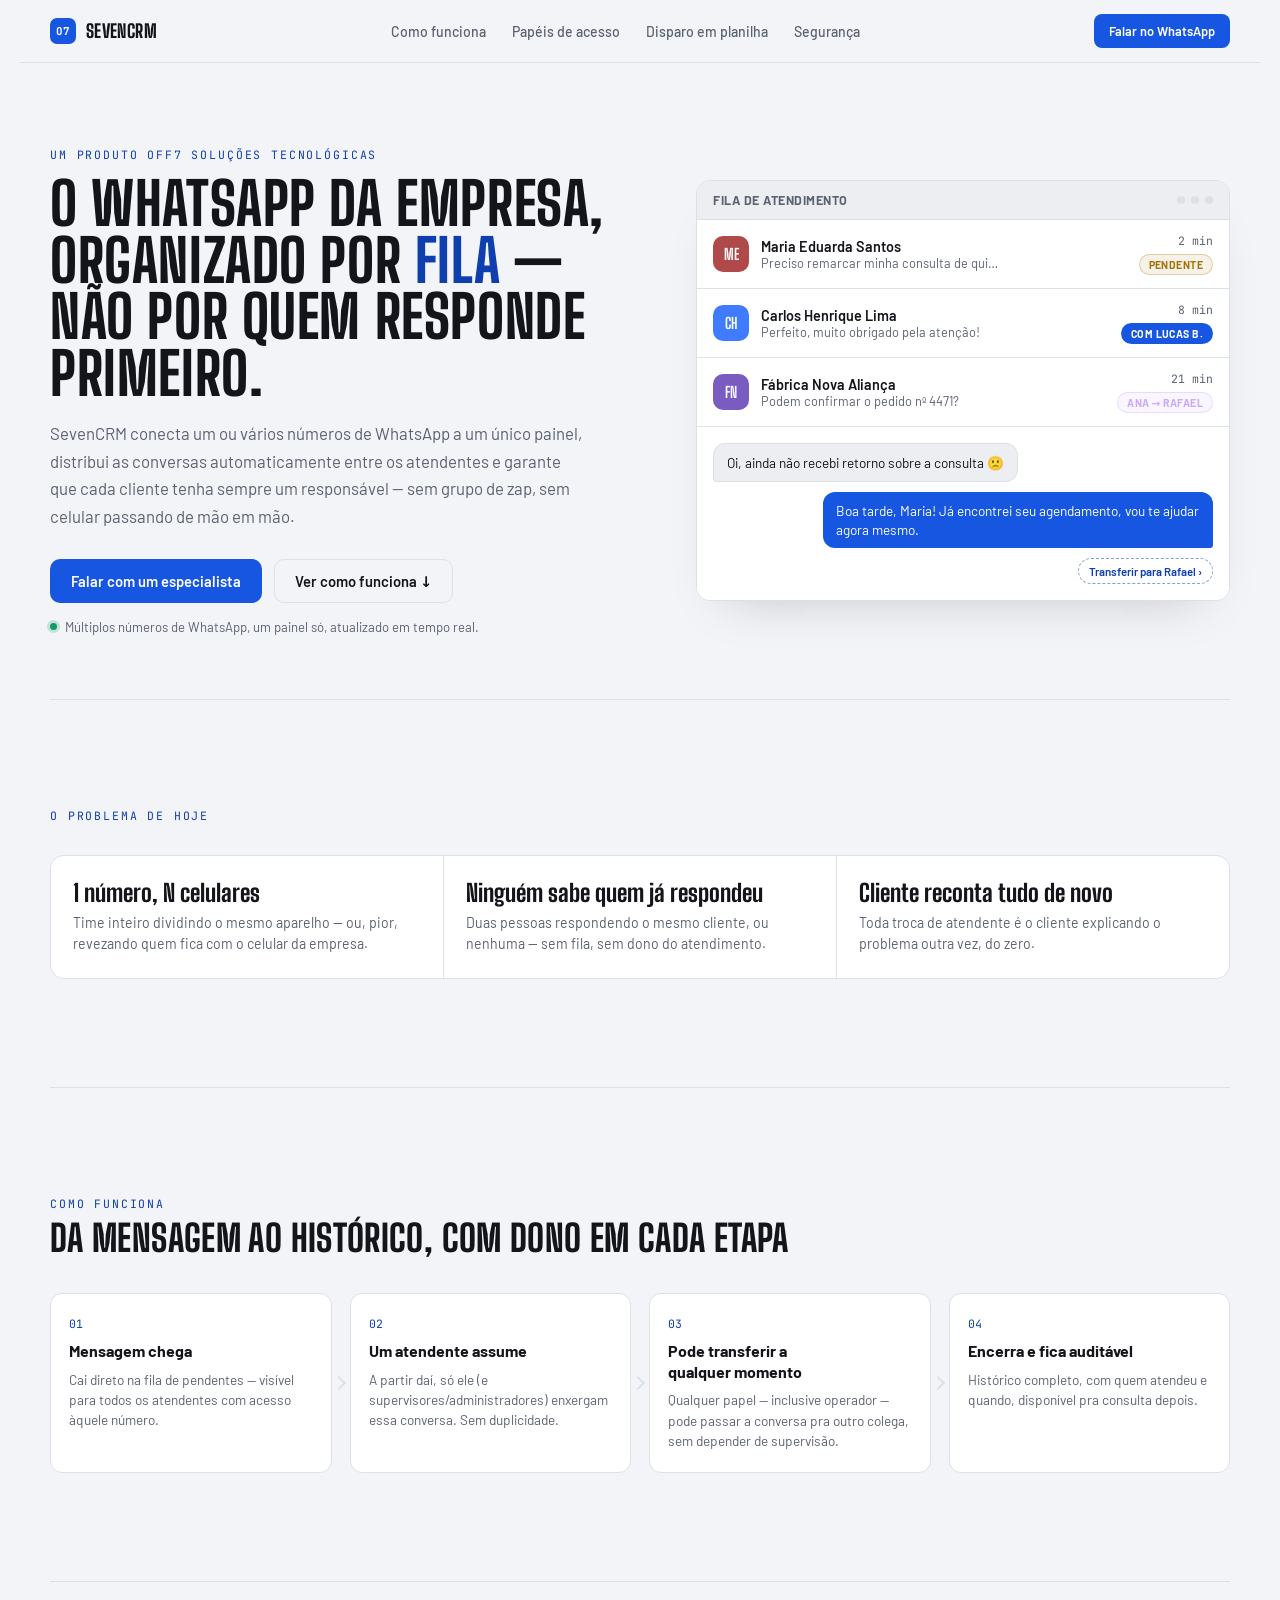
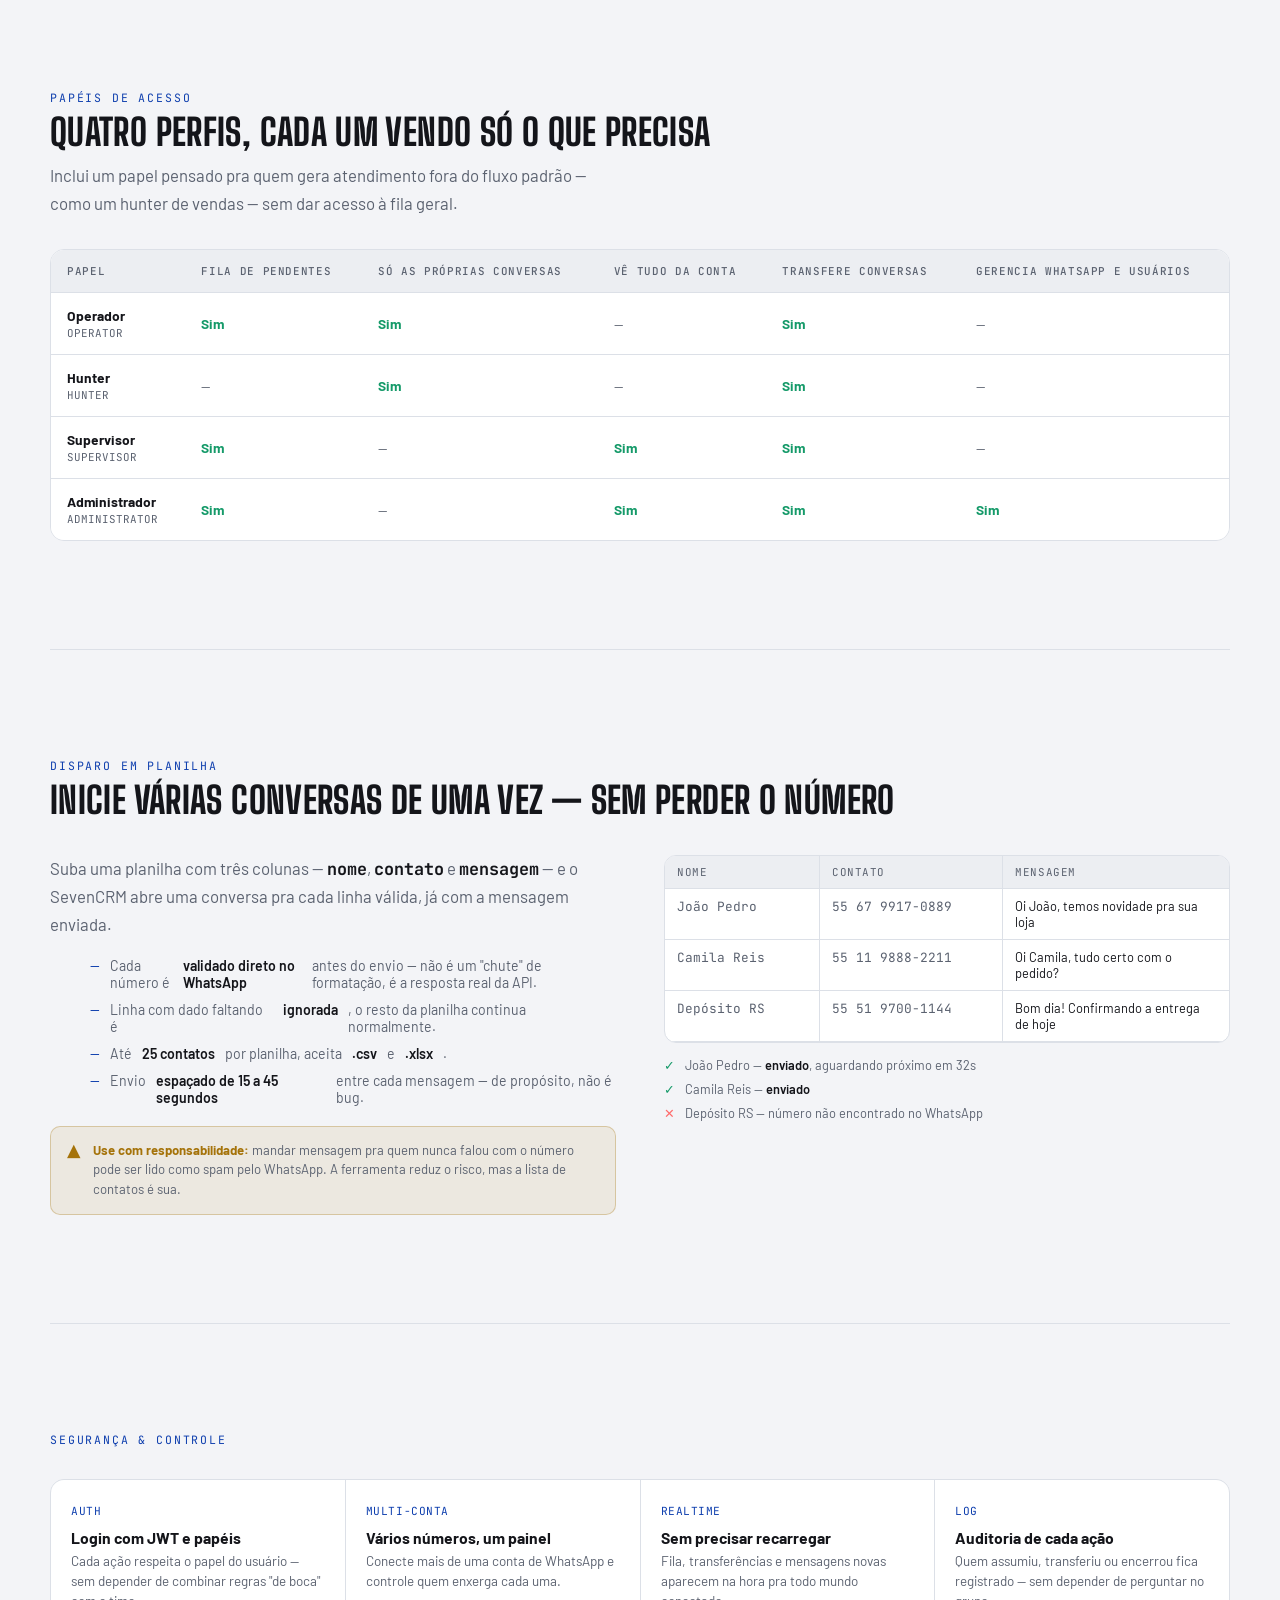
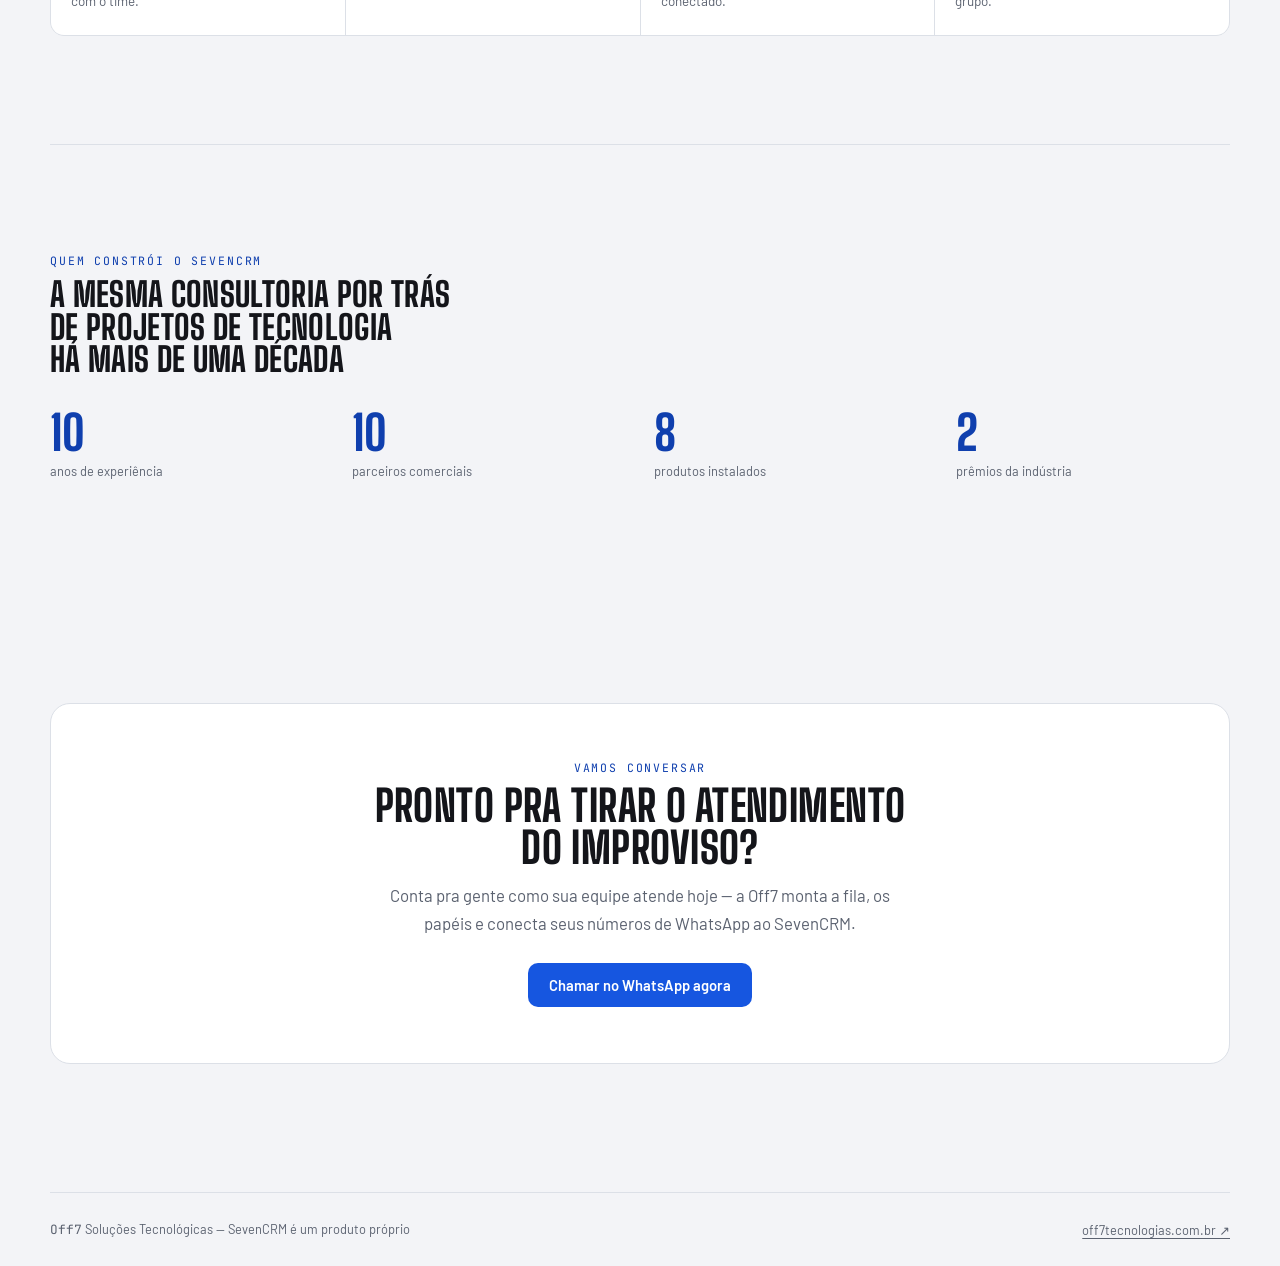
==== sevencrm/index.html @ 22960b0b "Adiciona página do SevenCRM ao site e liga os links internos" ====
<!doctype html>
<html lang="pt-BR">
<head>
  <meta charset="utf-8">
  <meta name="viewport" content="width=device-width, initial-scale=1">
  <title>SevenCRM</title>
  <meta name="description" content="SevenCRM — o CRM de WhatsApp multiagente da Off7 Soluções Tecnológicas. Fila de atendimento, papéis de acesso e disparo em planilha.">
  <link rel="preconnect" href="https://fonts.googleapis.com">
  <link rel="preconnect" href="https://fonts.gstatic.com" crossorigin>
  <link rel="stylesheet" href="https://fonts.googleapis.com/css2?family=Big+Shoulders+Display:wght@600;700;800;900&family=Barlow:ital,wght@0,400;0,500;0,600;0,700;1,500&family=JetBrains+Mono:wght@400;500&display=swap">
  <link rel="stylesheet" href="css/style.css">
</head>
<body>

<header class="top">
  <div class="navrow">
    <div class="brand"><span class="off7">O7</span>SevenCRM</div>
    <nav class="links">
      <a href="#como-funciona">Como funciona</a>
      <a href="#papeis">Papéis de acesso</a>
      <a href="#disparo">Disparo em planilha</a>
      <a href="#seguranca">Segurança</a>
    </nav>
    <a class="btn btn-primary btn-sm" href="https://api.whatsapp.com/send?phone=5567991216024&text=Ol%C3%A1!%20Quero%20saber%20mais%20sobre%20o%20SevenCRM." target="_blank" rel="noopener">Falar no WhatsApp</a>
  </div>
</header>

<main class="wrap">

  <section class="hero">
    <div class="hero-grid">
      <div>
        <p class="eyebrow">Um produto Off7 Soluções Tecnológicas</p>
        <h1>O whatsapp da empresa,<br>organizado por <em>fila</em> —<br>não por quem responde primeiro.</h1>
        <p class="lede">SevenCRM conecta um ou vários números de WhatsApp a um único painel, distribui as conversas automaticamente entre os atendentes e garante que cada cliente tenha sempre um responsável — sem grupo de zap, sem celular passando de mão em mão.</p>
        <div class="hero-ctas">
          <a class="btn btn-primary" href="https://api.whatsapp.com/send?phone=5567991216024&text=Ol%C3%A1!%20Quero%20saber%20mais%20sobre%20o%20SevenCRM." target="_blank" rel="noopener">Falar com um especialista</a>
          <a class="btn btn-ghost" href="#como-funciona">Ver como funciona ↓</a>
        </div>
        <p class="hero-note"><span class="dot"></span> Múltiplos números de WhatsApp, um painel só, atualizado em tempo real.</p>
      </div>

      <div>
        <div class="panel">
          <div class="panel-head">
            <span class="title">Fila de atendimento</span>
            <div class="traffic"><span></span><span></span><span></span></div>
          </div>

          <div class="queue-row">
            <div class="avatar" style="background:#B04949">ME</div>
            <div>
              <div class="qname">Maria Eduarda Santos</div>
              <div class="qmsg">Preciso remarcar minha consulta de quinta…</div>
            </div>
            <div class="qmeta"><span class="qtime">2 min</span><span class="pill pill-pending">Pendente</span></div>
          </div>

          <div class="queue-row">
            <div class="avatar" style="background:#3E7BFF">CH</div>
            <div>
              <div class="qname">Carlos Henrique Lima</div>
              <div class="qmsg">Perfeito, muito obrigado pela atenção!</div>
            </div>
            <div class="qmeta"><span class="qtime">8 min</span><span class="pill pill-active">Com Lucas B.</span></div>
          </div>

          <div class="queue-row">
            <div class="avatar" style="background:#7A5CC0">FN</div>
            <div>
              <div class="qname">Fábrica Nova Aliança</div>
              <div class="qmsg">Podem confirmar o pedido nº 4471?</div>
            </div>
            <div class="qmeta"><span class="qtime">21 min</span><span class="pill pill-transfer">Ana → Rafael</span></div>
          </div>

          <div class="thread">
            <div class="bubble in">Oi, ainda não recebi retorno sobre a consulta 🙁</div>
            <div class="bubble out">Boa tarde, Maria! Já encontrei seu agendamento, vou te ajudar agora mesmo.</div>
            <span class="chip-action">Transferir para Rafael ›</span>
          </div>
        </div>
      </div>
    </div>
  </section>

  <section class="section-line">
    <p class="eyebrow">O problema de hoje</p>
    <div class="problem-grid">
      <div class="problem-card">
        <div class="k">1 número, N celulares</div>
        <div class="d">Time inteiro dividindo o mesmo aparelho — ou, pior, revezando quem fica com o celular da empresa.</div>
      </div>
      <div class="problem-card">
        <div class="k">Ninguém sabe quem já respondeu</div>
        <div class="d">Duas pessoas respondendo o mesmo cliente, ou nenhuma — sem fila, sem dono do atendimento.</div>
      </div>
      <div class="problem-card">
        <div class="k">Cliente reconta tudo de novo</div>
        <div class="d">Toda troca de atendente é o cliente explicando o problema outra vez, do zero.</div>
      </div>
    </div>
  </section>

  <section class="section-line" id="como-funciona">
    <p class="eyebrow">Como funciona</p>
    <h2 style="font-size:clamp(1.7rem,3.2vw,2.3rem);margin-top:10px;">Da mensagem ao histórico, com dono em cada etapa</h2>
    <div class="flow">
      <div class="flow-step">
        <div class="flow-num">01</div>
        <h3>Mensagem chega</h3>
        <p>Cai direto na fila de pendentes — visível para todos os atendentes com acesso àquele número.</p>
      </div>
      <div class="flow-step">
        <div class="flow-num">02</div>
        <h3>Um atendente assume</h3>
        <p>A partir daí, só ele (e supervisores/administradores) enxergam essa conversa. Sem duplicidade.</p>
      </div>
      <div class="flow-step">
        <div class="flow-num">03</div>
        <h3>Pode transferir a qualquer momento</h3>
        <p>Qualquer papel — inclusive operador — pode passar a conversa pra outro colega, sem depender de supervisão.</p>
      </div>
      <div class="flow-step">
        <div class="flow-num">04</div>
        <h3>Encerra e fica auditável</h3>
        <p>Histórico completo, com quem atendeu e quando, disponível pra consulta depois.</p>
      </div>
    </div>
  </section>

  <section class="section-line" id="papeis">
    <p class="eyebrow">Papéis de acesso</p>
    <h2 style="font-size:clamp(1.7rem,3.2vw,2.3rem);margin-top:10px;">Quatro perfis, cada um vendo só o que precisa</h2>
    <p class="lede" style="margin-top:12px;">Inclui um papel pensado pra quem gera atendimento fora do fluxo padrão — como um hunter de vendas — sem dar acesso à fila geral.</p>
    <div class="table-scroll">
      <table class="roles">
        <thead>
          <tr>
            <th>Papel</th>
            <th>Fila de pendentes</th>
            <th>Só as próprias conversas</th>
            <th>Vê tudo da conta</th>
            <th>Transfere conversas</th>
            <th>Gerencia WhatsApp e usuários</th>
          </tr>
        </thead>
        <tbody>
          <tr>
            <td class="role">Operador<span class="tag">operator</span></td>
            <td class="yes">Sim</td>
            <td class="yes">Sim</td>
            <td class="no">—</td>
            <td class="yes">Sim</td>
            <td class="no">—</td>
          </tr>
          <tr>
            <td class="role">Hunter<span class="tag">hunter</span></td>
            <td class="no">—</td>
            <td class="yes">Sim</td>
            <td class="no">—</td>
            <td class="yes">Sim</td>
            <td class="no">—</td>
          </tr>
          <tr>
            <td class="role">Supervisor<span class="tag">supervisor</span></td>
            <td class="yes">Sim</td>
            <td class="no">—</td>
            <td class="yes">Sim</td>
            <td class="yes">Sim</td>
            <td class="no">—</td>
          </tr>
          <tr>
            <td class="role">Administrador<span class="tag">administrator</span></td>
            <td class="yes">Sim</td>
            <td class="no">—</td>
            <td class="yes">Sim</td>
            <td class="yes">Sim</td>
            <td class="yes">Sim</td>
          </tr>
        </tbody>
      </table>
    </div>
  </section>

  <section class="section-line" id="disparo">
    <p class="eyebrow">Disparo em planilha</p>
    <h2 style="font-size:clamp(1.7rem,3.2vw,2.3rem);margin-top:10px;">Inicie várias conversas de uma vez — sem perder o número</h2>
    <div class="feature">
      <div>
        <p class="lede">Suba uma planilha com três colunas — <b class="mono" style="color:var(--text)">nome</b>, <b class="mono" style="color:var(--text)">contato</b> e <b class="mono" style="color:var(--text)">mensagem</b> — e o SevenCRM abre uma conversa pra cada linha válida, já com a mensagem enviada.</p>
        <ul class="spec-list">
          <li>Cada número é <b>validado direto no WhatsApp</b> antes do envio — não é um "chute" de formatação, é a resposta real da API.</li>
          <li>Linha com dado faltando é <b>ignorada</b>, o resto da planilha continua normalmente.</li>
          <li>Até <b>25 contatos</b> por planilha, aceita <b>.csv</b> e <b>.xlsx</b>.</li>
          <li>Envio <b>espaçado de 15 a 45 segundos</b> entre cada mensagem — de propósito, não é bug.</li>
        </ul>
        <div class="warn-box">
          <span class="ico">▲</span>
          <p><strong>Use com responsabilidade:</strong> mandar mensagem pra quem nunca falou com o número pode ser lido como spam pelo WhatsApp. A ferramenta reduz o risco, mas a lista de contatos é sua.</p>
        </div>
      </div>
      <div>
        <div class="sheet">
          <div class="sheet-head"><div>nome</div><div>contato</div><div>mensagem</div></div>
          <div class="sheet-row"><div class="num">João Pedro</div><div class="num">55 67 9917-0889</div><div>Oi João, temos novidade pra sua loja</div></div>
          <div class="sheet-row"><div class="num">Camila Reis</div><div class="num">55 11 9888-2211</div><div>Oi Camila, tudo certo com o pedido?</div></div>
          <div class="sheet-row"><div class="num">Depósito RS</div><div class="num">55 51 9700-1144</div><div>Bom dia! Confirmando a entrega de hoje</div></div>
        </div>
        <div class="progress">
          <div class="progress-row"><span class="ok">✓</span><span class="txt">João Pedro — <b>enviado</b>, aguardando próximo em 32s</span></div>
          <div class="progress-row"><span class="ok">✓</span><span class="txt">Camila Reis — <b>enviado</b></span></div>
          <div class="progress-row"><span class="bad">✕</span><span class="txt">Depósito RS — número não encontrado no WhatsApp</span></div>
        </div>
      </div>
    </div>
  </section>

  <section class="section-line" id="seguranca">
    <p class="eyebrow">Segurança &amp; controle</p>
    <div class="sec-grid">
      <div class="sec-card">
        <div class="ico">Auth</div>
        <h3>Login com JWT e papéis</h3>
        <p>Cada ação respeita o papel do usuário — sem depender de combinar regras "de boca" com o time.</p>
      </div>
      <div class="sec-card">
        <div class="ico">Multi-conta</div>
        <h3>Vários números, um painel</h3>
        <p>Conecte mais de uma conta de WhatsApp e controle quem enxerga cada uma.</p>
      </div>
      <div class="sec-card">
        <div class="ico">Realtime</div>
        <h3>Sem precisar recarregar</h3>
        <p>Fila, transferências e mensagens novas aparecem na hora pra todo mundo conectado.</p>
      </div>
      <div class="sec-card">
        <div class="ico">Log</div>
        <h3>Auditoria de cada ação</h3>
        <p>Quem assumiu, transferiu ou encerrou fica registrado — sem depender de perguntar no grupo.</p>
      </div>
    </div>
  </section>

  <section class="section-line">
    <p class="eyebrow">Quem constrói o SevenCRM</p>
    <h2 style="font-size:clamp(1.6rem,3vw,2.1rem);margin-top:10px;max-width:26ch;">A mesma consultoria por trás de projetos de tecnologia há mais de uma década</h2>
    <div class="stat-grid">
      <div class="stat"><div class="n">10</div><div class="l">anos de experiência</div></div>
      <div class="stat"><div class="n">10</div><div class="l">parceiros comerciais</div></div>
      <div class="stat"><div class="n">8</div><div class="l">produtos instalados</div></div>
      <div class="stat"><div class="n">2</div><div class="l">prêmios da indústria</div></div>
    </div>
  </section>

  <section>
    <div class="cta-block">
      <p class="eyebrow" style="justify-content:center;">Vamos conversar</p>
      <h2 style="margin-top:10px;">Pronto pra tirar o atendimento<br>do improviso?</h2>
      <p class="lede">Conta pra gente como sua equipe atende hoje — a Off7 monta a fila, os papéis e conecta seus números de WhatsApp ao SevenCRM.</p>
      <div class="hero-ctas">
        <a class="btn btn-primary" href="https://api.whatsapp.com/send?phone=5567991216024&text=Ol%C3%A1!%20Quero%20saber%20mais%20sobre%20o%20SevenCRM." target="_blank" rel="noopener">Chamar no WhatsApp agora</a>
      </div>
    </div>
  </section>

  <footer>
    <div class="footrow">
      <span><span class="mono">Off7</span> Soluções Tecnológicas — SevenCRM é um produto próprio</span>
      <a href="../">off7tecnologias.com.br ↗</a>
    </div>
  </footer>

</main>
</body>
</html>
---- sevencrm/css/style.css ----
:root{
  /* dark-first: bare :root carries the primary (dark) palette */
  --ink:#0B0C0E;
  --surface:#16181C;
  --surface-2:#1E2126;
  --line:#2B2F36;
  --text:#EDEFF3;
  --text-dim:#9AA1AC;
  --accent:#3E7BFF;
  --accent-2:#7DA3FF;
  --accent-ink:#04070F;
  --signal:#2FCB8E;
  --warn:#F0B429;
  --warn-bg:rgba(240,180,41,.12);
  --warn-line:rgba(240,180,41,.35);
  --shadow:0 24px 60px -30px rgba(0,0,0,.65);
}
@media (prefers-color-scheme: light){
  :root:not([data-theme="dark"]){
    --ink:#F3F4F7;
    --surface:#FFFFFF;
    --surface-2:#ECEEF2;
    --line:#DCE0E7;
    --text:#14151A;
    --text-dim:#5B6270;
    --accent:#1656E0;
    --accent-2:#0F3FAE;
    --accent-ink:#FFFFFF;
    --signal:#159A69;
    --warn:#A5730A;
    --warn-bg:rgba(165,115,10,.09);
    --warn-line:rgba(165,115,10,.3);
    --shadow:0 24px 50px -32px rgba(20,21,26,.25);
  }
}
:root[data-theme="light"]{
  --ink:#F3F4F7;
  --surface:#FFFFFF;
  --surface-2:#ECEEF2;
  --line:#DCE0E7;
  --text:#14151A;
  --text-dim:#5B6270;
  --accent:#1656E0;
  --accent-2:#0F3FAE;
  --accent-ink:#FFFFFF;
  --signal:#159A69;
  --warn:#A5730A;
  --warn-bg:rgba(165,115,10,.09);
  --warn-line:rgba(165,115,10,.3);
  --shadow:0 24px 50px -32px rgba(20,21,26,.25);
}

*{box-sizing:border-box;}
html{scroll-behavior:smooth;}
@media (prefers-reduced-motion: reduce){ html{scroll-behavior:auto;} *{animation-duration:.001ms !important; animation-iteration-count:1 !important; transition-duration:.001ms !important;} }

body{
  margin:0;
  background:var(--ink);
  color:var(--text);
  font-family:'Barlow',system-ui,-apple-system,'Segoe UI',sans-serif;
  padding-inline:20px;
  -webkit-font-smoothing:antialiased;
}
h1,h2,h3{
  font-family:'Big Shoulders Display','Arial Narrow',sans-serif;
  font-weight:800;
  text-transform:uppercase;
  letter-spacing:.01em;
  text-wrap:balance;
  margin:0;
  line-height:.96;
}
p{margin:0;}
a{color:inherit;}
.mono{font-family:'JetBrains Mono',ui-monospace,monospace;}
.wrap{max-width:1180px;margin-inline:auto;}
.eyebrow{
  font-family:'JetBrains Mono',monospace;
  font-size:.72rem;
  letter-spacing:.16em;
  text-transform:uppercase;
  color:var(--accent-2);
}
section{padding-block:clamp(56px,9vw,108px);}
.section-line{border-top:1px solid var(--line);}
.lede{color:var(--text-dim);font-size:1.05rem;line-height:1.65;max-width:60ch;}

/* ---------- nav ---------- */
header.top{
  position:sticky;top:0;z-index:40;
  background:color-mix(in srgb, var(--ink) 86%, transparent);
  backdrop-filter:blur(10px);
  border-bottom:1px solid var(--line);
}
.navrow{max-width:1180px;margin-inline:auto;display:flex;align-items:center;justify-content:space-between;gap:16px;padding-block:14px;}
.brand{display:flex;align-items:center;gap:10px;font-family:'Big Shoulders Display';font-weight:800;font-size:1.15rem;letter-spacing:.02em;text-transform:uppercase;white-space:nowrap;}
.brand .off7{
  display:inline-flex;align-items:center;justify-content:center;
  width:26px;height:26px;border-radius:7px;
  background:var(--accent);color:var(--accent-ink);
  font-family:'JetBrains Mono';font-size:.68rem;font-weight:700;
}
.brand small{color:var(--text-dim);font-family:'Barlow';font-weight:600;font-size:.72rem;text-transform:none;letter-spacing:0;}
nav.links{display:flex;gap:26px;font-size:.88rem;font-weight:500;}
nav.links a{color:var(--text-dim);text-decoration:none;transition:color .15s;}
nav.links a:hover{color:var(--text);}
@media (max-width:760px){ nav.links{display:none;} }

.btn{
  display:inline-flex;align-items:center;gap:8px;
  padding:12px 20px;border-radius:10px;
  font-weight:600;font-size:.92rem;text-decoration:none;
  border:1px solid transparent;cursor:pointer;white-space:nowrap;
  transition:transform .15s ease, box-shadow .15s ease, background .15s ease, border-color .15s ease;
}
.btn:active{transform:translateY(1px);}
.btn-primary{background:var(--accent);color:var(--accent-ink);}
.btn-primary:hover{box-shadow:0 10px 26px -10px color-mix(in srgb, var(--accent) 70%, transparent);}
.btn-ghost{background:transparent;border-color:var(--line);color:var(--text);}
.btn-ghost:hover{border-color:var(--accent-2);color:var(--accent-2);}
.btn-sm{padding:8px 14px;font-size:.8rem;border-radius:8px;}

/* ---------- hero ---------- */
.hero{padding-block:clamp(48px,8vw,84px) clamp(40px,7vw,64px);}
.hero-grid{display:grid;grid-template-columns:1.05fr .95fr;gap:56px;align-items:center;}
@media (max-width:920px){ .hero-grid{grid-template-columns:1fr;} }
.hero h1{font-size:clamp(2.3rem,4.6vw,3.7rem);margin-block:14px 18px;}
.hero h1 em{font-style:normal;color:var(--accent-2);}
.hero-ctas{display:flex;gap:12px;flex-wrap:wrap;margin-top:28px;}
.hero-note{margin-top:16px;font-size:.82rem;color:var(--text-dim);display:flex;align-items:center;gap:8px;}
.dot{width:7px;height:7px;border-radius:99px;background:var(--signal);box-shadow:0 0 0 3px color-mix(in srgb, var(--signal) 22%, transparent);animation:pulse 2.2s ease-in-out infinite;}
@keyframes pulse{0%,100%{opacity:1;}50%{opacity:.4;}}

/* ---------- mock product panel ---------- */
.panel{
  background:var(--surface);border:1px solid var(--line);border-radius:14px;
  box-shadow:var(--shadow);overflow:hidden;
}
.panel-head{
  display:flex;align-items:center;justify-content:space-between;
  padding:12px 16px;border-bottom:1px solid var(--line);background:var(--surface-2);
}
.panel-head .title{font-size:.78rem;font-weight:700;letter-spacing:.04em;text-transform:uppercase;color:var(--text-dim);}
.panel-head .traffic{display:flex;gap:6px;}
.panel-head .traffic span{width:8px;height:8px;border-radius:99px;background:var(--line);}
.queue-row{
  display:grid;grid-template-columns:auto 1fr auto;gap:12px;align-items:center;
  padding:13px 16px;border-bottom:1px solid var(--line);
}
.queue-row:last-child{border-bottom:none;}
.avatar{
  width:36px;height:36px;border-radius:10px;display:flex;align-items:center;justify-content:center;
  font-family:'Big Shoulders Display';font-weight:700;font-size:.95rem;color:var(--accent-ink);flex-shrink:0;
}
.qname{font-size:.9rem;font-weight:600;}
.qmsg{font-size:.8rem;color:var(--text-dim);white-space:nowrap;overflow:hidden;text-overflow:ellipsis;max-width:34ch;}
.qmeta{display:flex;flex-direction:column;align-items:flex-end;gap:6px;}
.qtime{font-size:.72rem;color:var(--text-dim);font-family:'JetBrains Mono';}
.pill{
  font-size:.66rem;font-weight:700;letter-spacing:.04em;text-transform:uppercase;
  padding:3px 9px;border-radius:99px;border:1px solid transparent;white-space:nowrap;
}
.pill-pending{color:var(--warn);border-color:var(--warn-line);background:var(--warn-bg);}
.pill-active{color:var(--accent-ink);background:var(--accent);}
.pill-transfer{color:#C9A8FF;border-color:rgba(201,168,255,.35);background:rgba(201,168,255,.1);}

.thread{padding:16px;display:flex;flex-direction:column;gap:10px;background:var(--surface);}
.bubble{max-width:78%;padding:9px 13px;border-radius:12px;font-size:.85rem;line-height:1.4;}
.bubble.in{background:var(--surface-2);border:1px solid var(--line);align-self:flex-start;border-bottom-left-radius:3px;}
.bubble.out{background:var(--accent);color:var(--accent-ink);align-self:flex-end;border-bottom-right-radius:3px;}
.chip-action{
  align-self:flex-end;font-size:.72rem;color:var(--accent-2);border:1px dashed color-mix(in srgb, var(--accent-2) 50%, transparent);
  padding:5px 10px;border-radius:99px;font-weight:600;
}

/* ---------- problem strip ---------- */
.problem-grid{display:grid;grid-template-columns:repeat(3,1fr);gap:1px;background:var(--line);border:1px solid var(--line);border-radius:14px;overflow:hidden;margin-top:32px;}
@media (max-width:760px){ .problem-grid{grid-template-columns:1fr;} }
.problem-card{background:var(--surface);padding:24px 22px;}
.problem-card .k{font-family:'Big Shoulders Display';font-weight:800;font-size:1.5rem;text-transform:none;color:var(--text);margin-bottom:6px;line-height:1.1;}
.problem-card .d{color:var(--text-dim);font-size:.88rem;line-height:1.5;}

/* ---------- how it works ---------- */
.flow{display:grid;grid-template-columns:repeat(4,1fr);gap:18px;margin-top:36px;}
@media (max-width:920px){ .flow{grid-template-columns:1fr 1fr;} }
@media (max-width:560px){ .flow{grid-template-columns:1fr;} }
.flow-step{position:relative;padding:22px 18px 20px;background:var(--surface);border:1px solid var(--line);border-radius:12px;}
.flow-num{font-family:'JetBrains Mono';font-size:.72rem;color:var(--accent-2);margin-bottom:10px;}
.flow-step h3{font-family:'Barlow';text-transform:none;font-weight:700;font-size:1rem;letter-spacing:0;margin-bottom:8px;line-height:1.3;}
.flow-step p{font-size:.85rem;color:var(--text-dim);line-height:1.5;}
.flow-arrow{display:none;}
@media (min-width:921px){
  .flow-step:not(:last-child)::after{
    content:"";position:absolute;right:-13px;top:50%;transform:translateY(-50%);
    width:8px;height:8px;border-top:2px solid var(--line);border-right:2px solid var(--line);
    transform:translateY(-50%) rotate(45deg);
  }
}

/* ---------- roles table ---------- */
.table-scroll{overflow-x:auto;margin-top:32px;border:1px solid var(--line);border-radius:14px;}
table.roles{border-collapse:collapse;width:100%;min-width:680px;background:var(--surface);}
table.roles th, table.roles td{padding:14px 16px;text-align:left;border-bottom:1px solid var(--line);font-size:.86rem;}
table.roles thead th{
  background:var(--surface-2);font-family:'JetBrains Mono';font-size:.68rem;letter-spacing:.06em;
  text-transform:uppercase;color:var(--text-dim);font-weight:500;
}
table.roles tbody tr:last-child td{border-bottom:none;}
table.roles td.role{font-weight:700;}
table.roles td.role .tag{display:block;font-family:'JetBrains Mono';font-weight:400;font-size:.68rem;color:var(--text-dim);text-transform:uppercase;margin-top:2px;}
.yes{color:var(--signal);font-weight:700;}
.no{color:var(--text-dim);}

/* ---------- bulk import feature ---------- */
.feature{display:grid;grid-template-columns:1fr 1fr;gap:48px;align-items:start;margin-top:36px;}
@media (max-width:920px){ .feature{grid-template-columns:1fr;} }
.warn-box{
  display:flex;gap:12px;padding:14px 16px;border-radius:10px;
  background:var(--warn-bg);border:1px solid var(--warn-line);margin-top:20px;
}
.warn-box .ico{color:var(--warn);font-size:1.1rem;line-height:1;}
.warn-box p{font-size:.82rem;color:var(--text-dim);line-height:1.5;}
.warn-box strong{color:var(--warn);}
.spec-list{margin-top:18px;display:flex;flex-direction:column;gap:10px;}
.spec-list li{list-style:none;display:flex;gap:10px;font-size:.88rem;color:var(--text-dim);align-items:baseline;}
.spec-list li::before{content:"—";color:var(--accent-2);flex-shrink:0;}
.spec-list b{color:var(--text);font-weight:600;}

.sheet{border:1px solid var(--line);border-radius:12px;overflow:hidden;background:var(--surface);}
.sheet-head{display:grid;grid-template-columns:1.1fr 1.3fr 1.6fr;background:var(--surface-2);font-family:'JetBrains Mono';font-size:.68rem;text-transform:uppercase;letter-spacing:.05em;color:var(--text-dim);}
.sheet-head div, .sheet-row div{padding:9px 12px;border-bottom:1px solid var(--line);border-right:1px solid var(--line);}
.sheet-row{display:grid;grid-template-columns:1.1fr 1.3fr 1.6fr;font-size:.8rem;}
.sheet-row div:last-child, .sheet-head div:last-child{border-right:none;}
.sheet-row .num{font-family:'JetBrains Mono';color:var(--text-dim);}
.progress{margin-top:14px;display:flex;flex-direction:column;gap:8px;}
.progress-row{display:flex;align-items:center;gap:10px;font-size:.8rem;}
.progress-row .ok{color:var(--signal);}
.progress-row .bad{color:#FF6B6B;}
.progress-row .txt{color:var(--text-dim);}
.progress-row .txt b{color:var(--text);font-weight:600;}

/* ---------- security grid ---------- */
.sec-grid{display:grid;grid-template-columns:repeat(4,1fr);gap:1px;background:var(--line);border:1px solid var(--line);border-radius:14px;overflow:hidden;margin-top:32px;}
@media (max-width:920px){ .sec-grid{grid-template-columns:1fr 1fr;} }
@media (max-width:560px){ .sec-grid{grid-template-columns:1fr;} }
.sec-card{background:var(--surface);padding:24px 20px;}
.sec-card .ico{font-family:'JetBrains Mono';font-size:.7rem;color:var(--accent-2);letter-spacing:.05em;text-transform:uppercase;margin-bottom:12px;}
.sec-card h3{font-family:'Barlow';text-transform:none;font-weight:700;font-size:.98rem;letter-spacing:0;margin-bottom:6px;}
.sec-card p{font-size:.84rem;color:var(--text-dim);line-height:1.5;}

/* ---------- stats / credibility ---------- */
.stat-grid{display:grid;grid-template-columns:repeat(4,1fr);gap:28px;margin-top:34px;}
@media (max-width:760px){ .stat-grid{grid-template-columns:1fr 1fr;} }
.stat{text-align:left;}
.stat .n{font-family:'Big Shoulders Display';font-weight:800;font-size:clamp(2.2rem,4vw,3rem);color:var(--accent-2);line-height:1;font-variant-numeric:tabular-nums;}
.stat .l{margin-top:6px;font-size:.8rem;color:var(--text-dim);}

/* ---------- final cta ---------- */
.cta-block{
  background:var(--surface);border:1px solid var(--line);border-radius:20px;
  padding:clamp(32px,6vw,56px);text-align:center;margin-block:8px 0;
}
.cta-block h2{font-size:clamp(1.9rem,3.6vw,2.7rem);}
.cta-block .lede{margin-inline:auto;margin-top:14px;}
.cta-block .hero-ctas{justify-content:center;margin-top:26px;}

footer{border-top:1px solid var(--line);padding-block:28px;margin-top:20px;}
.footrow{display:flex;justify-content:space-between;align-items:center;gap:16px;flex-wrap:wrap;font-size:.8rem;color:var(--text-dim);}
.footrow a{text-decoration:underline;text-underline-offset:3px;color:var(--text-dim);}
.footrow a:hover{color:var(--text);}
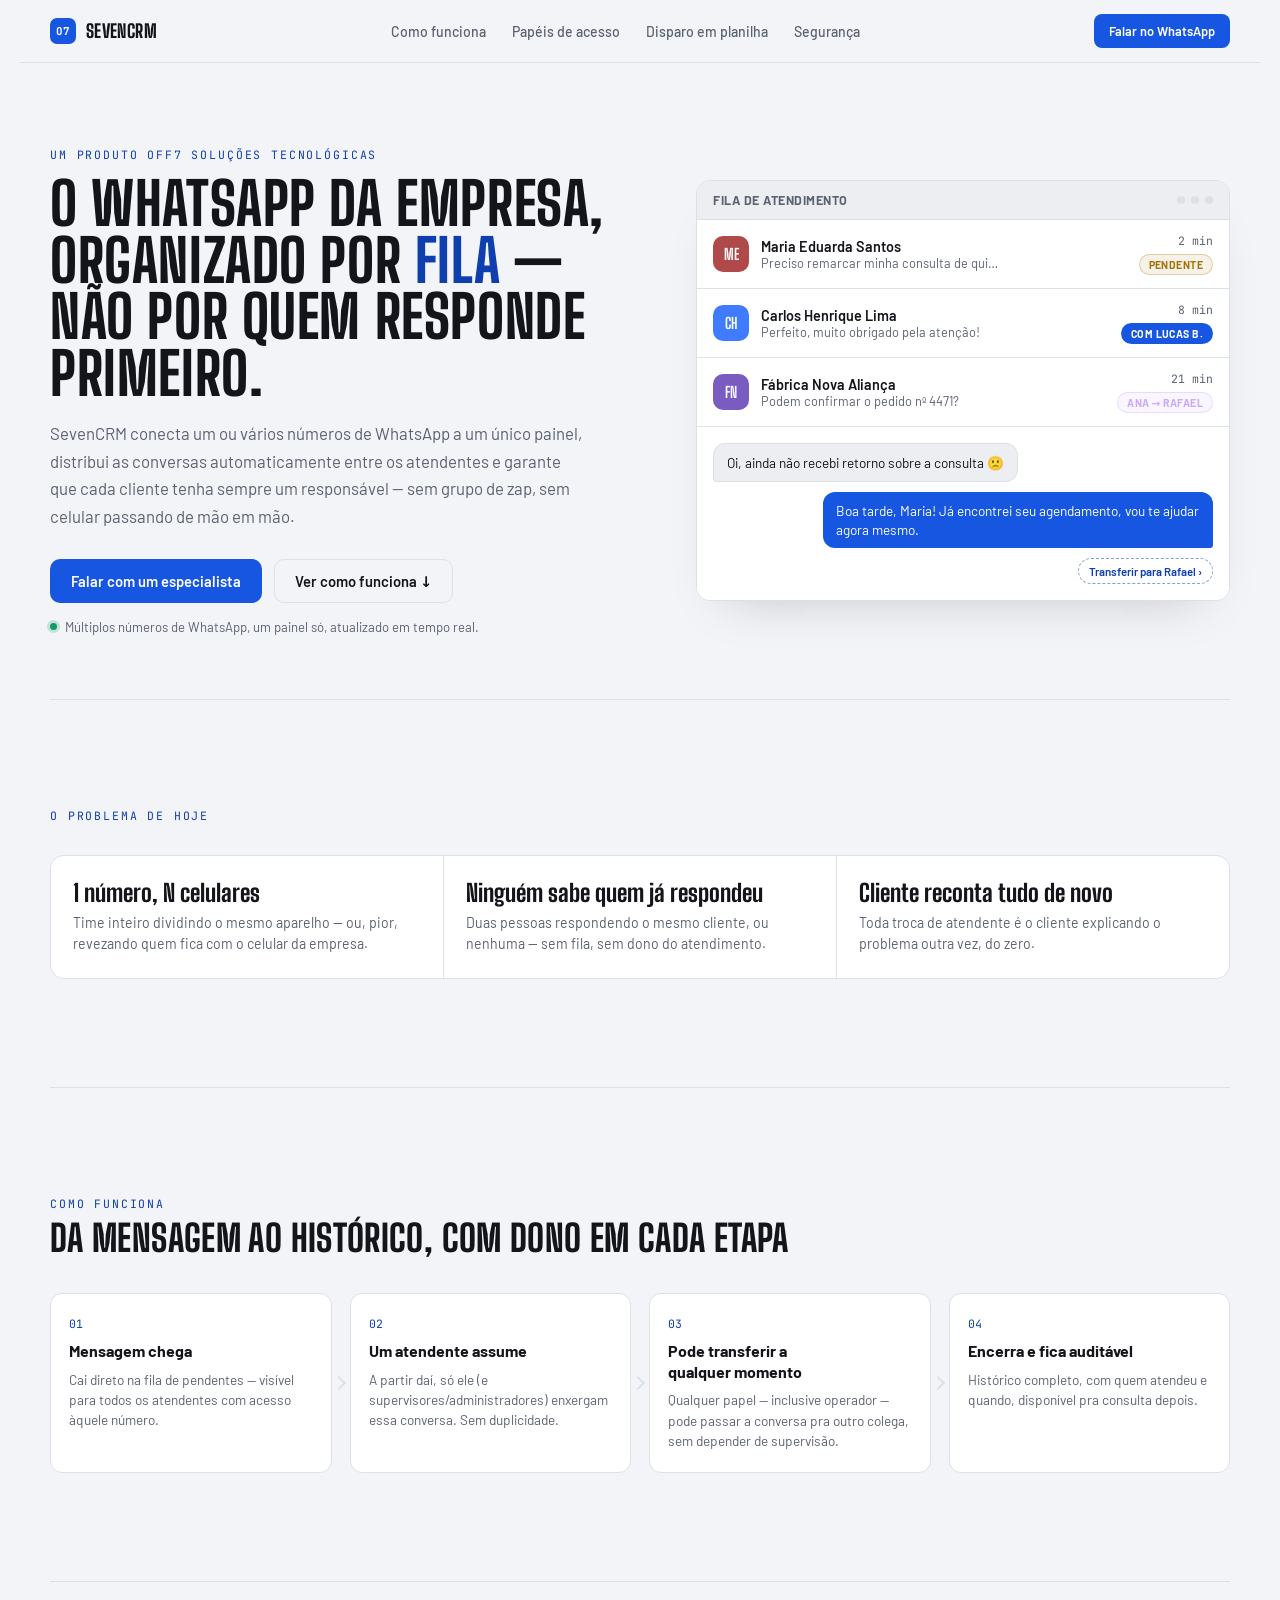
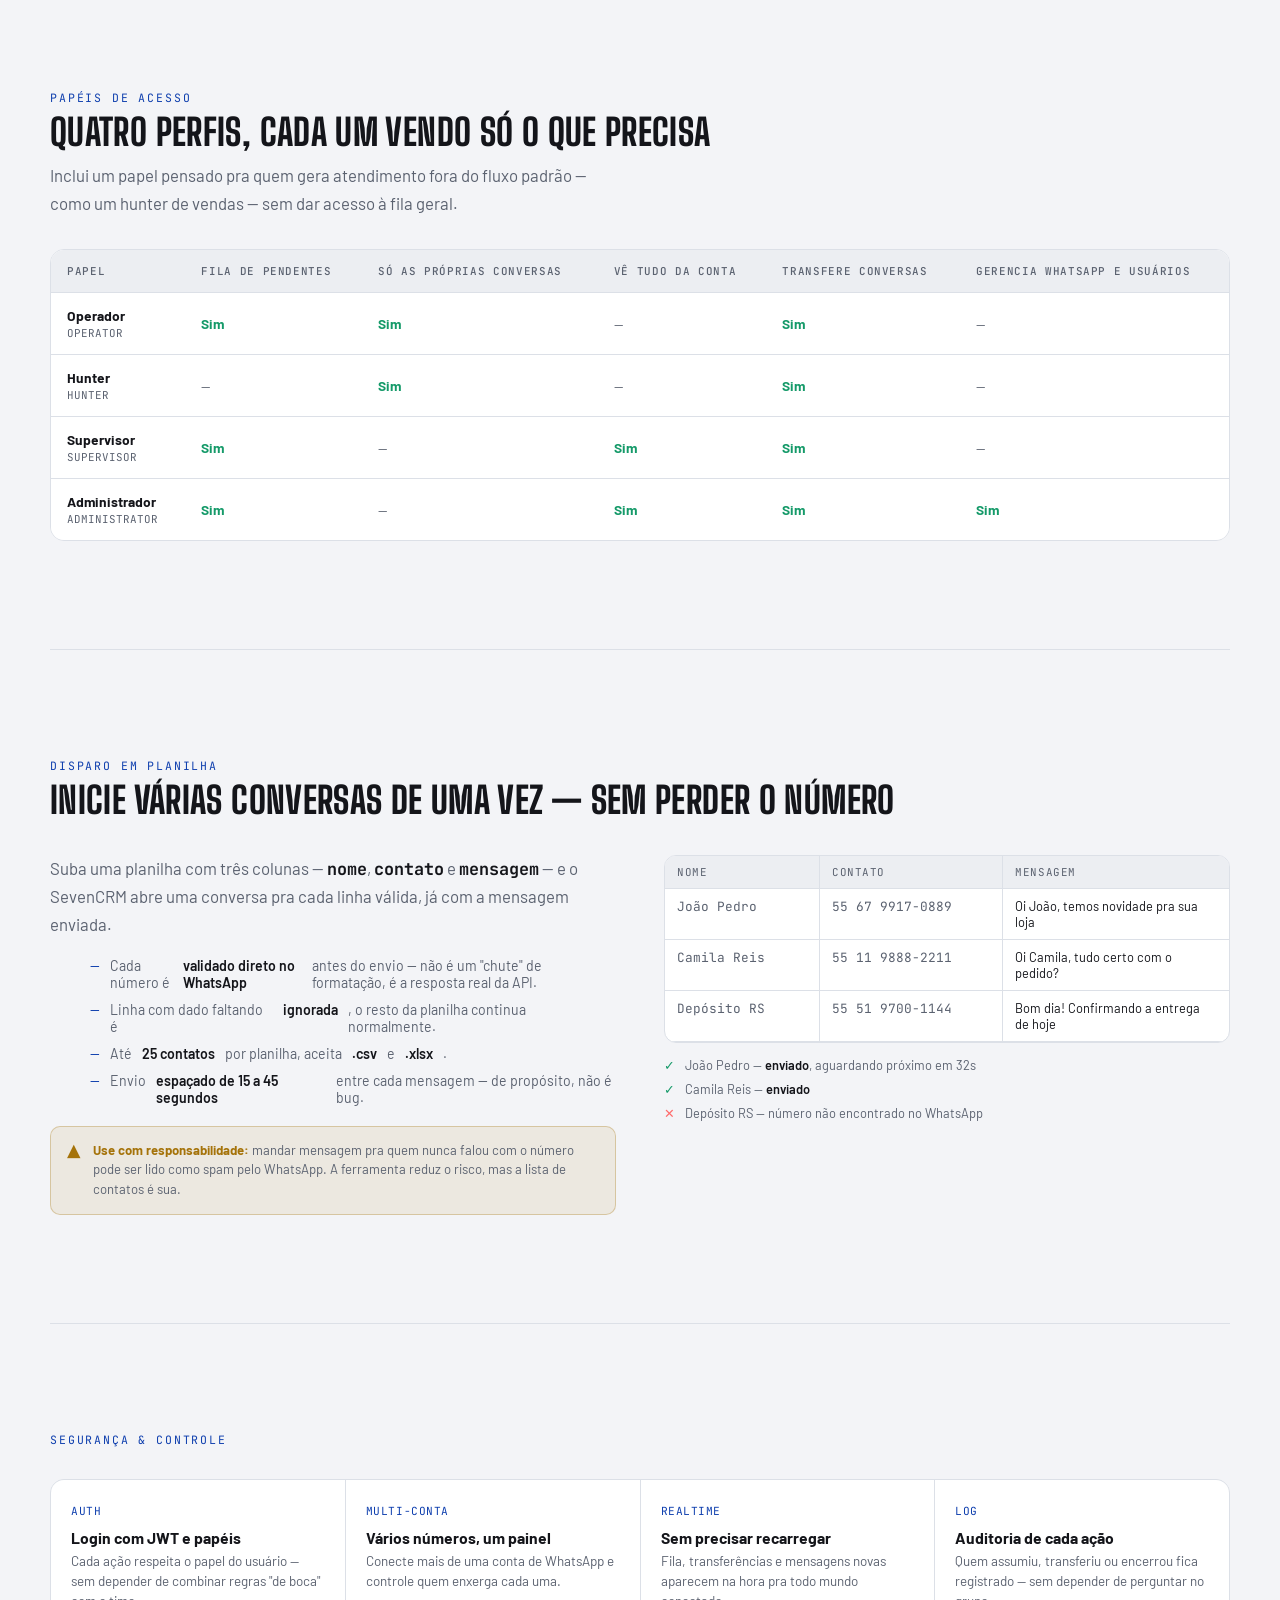
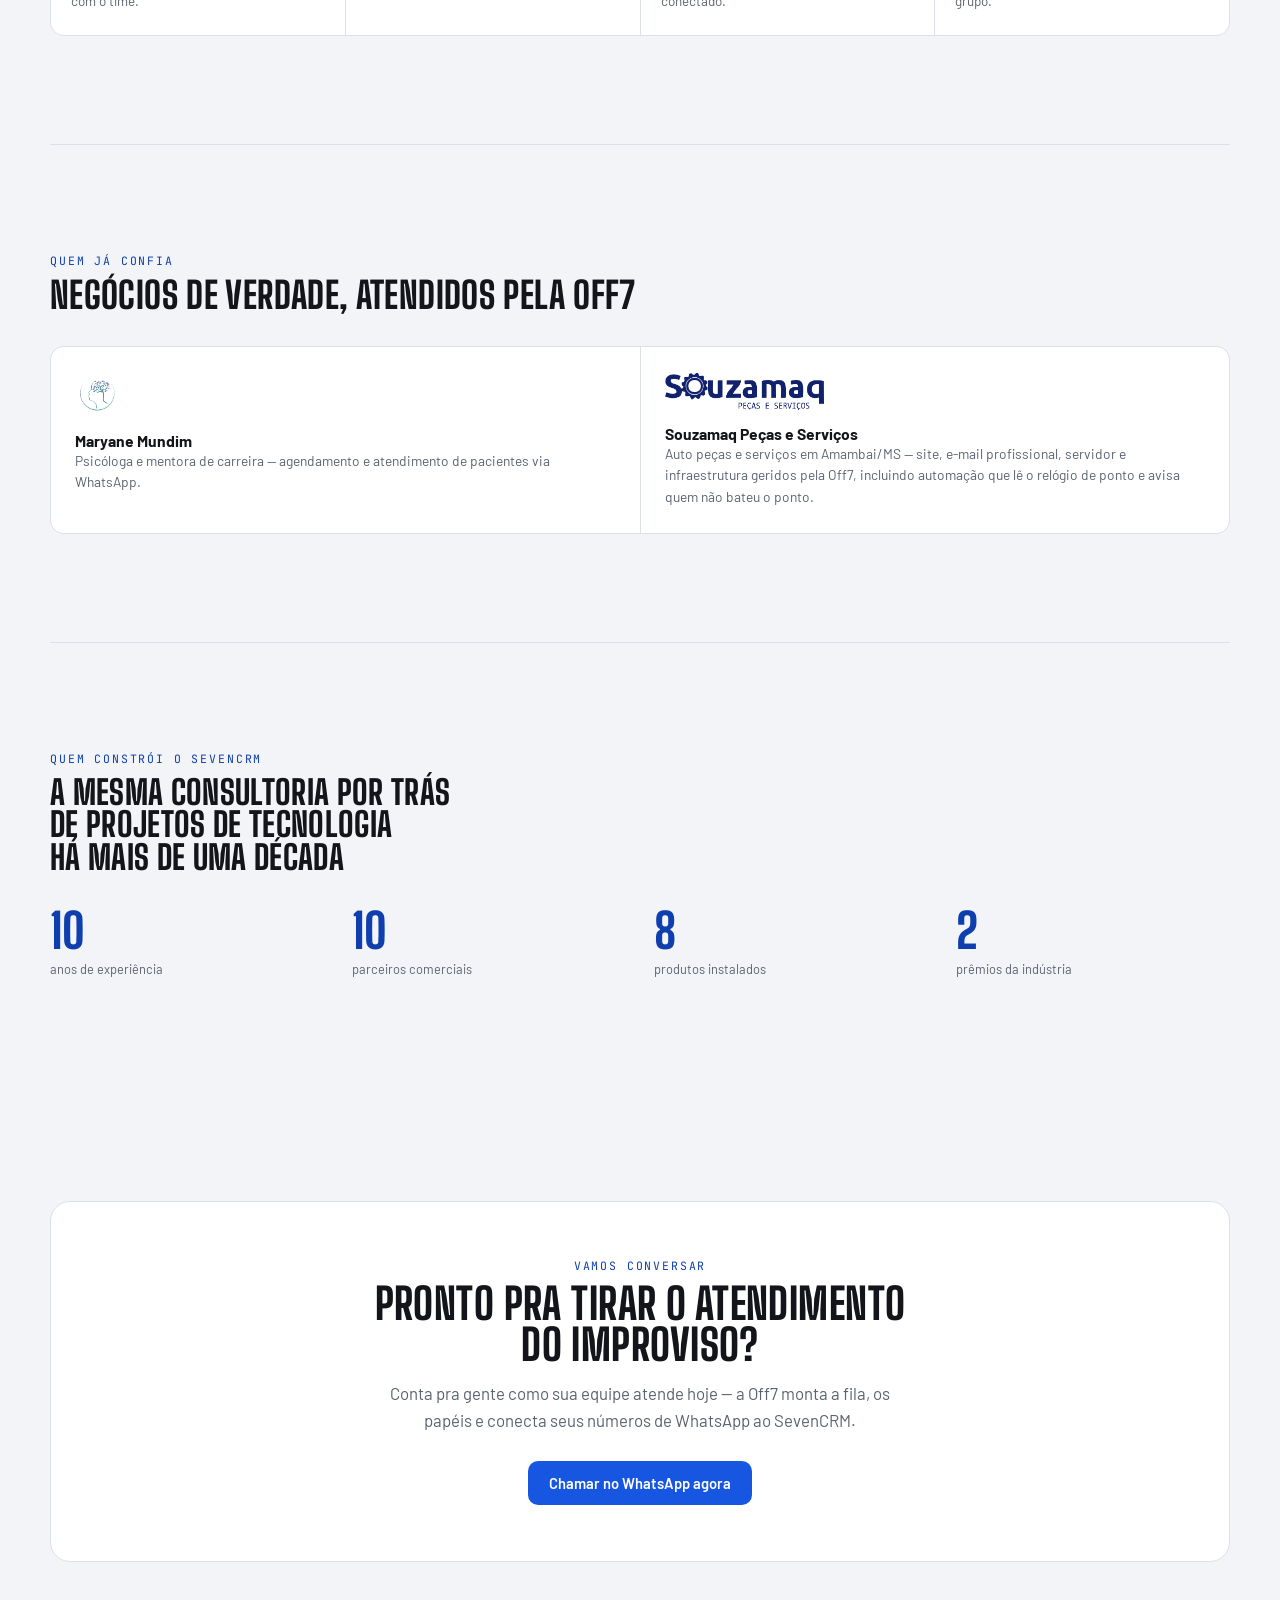
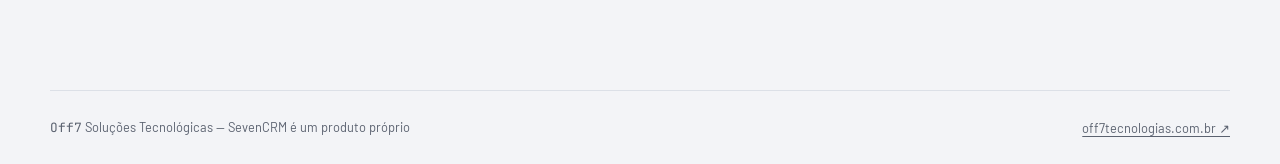
==== commit 80a86026: "Adiciona clientes reais (Maryane Mundim e Souzamaq) na página do SevenCRM" ====
--- a/sevencrm/index.html
+++ b/sevencrm/index.html
@@ -242,6 +242,27 @@
     </div>
   </section>
 
+  <section class="section-line" id="clientes">
+    <p class="eyebrow">Quem já confia</p>
+    <h2 style="font-size:clamp(1.7rem,3.2vw,2.3rem);margin-top:10px;">Negócios de verdade, atendidos pela Off7</h2>
+    <div class="clients-grid">
+      <div class="client-card">
+        <img src="img/maryane-mundim-logo.png" alt="Maryane Mundim" loading="lazy">
+        <div>
+          <div class="client-name">Maryane Mundim</div>
+          <p>Psicóloga e mentora de carreira — agendamento e atendimento de pacientes via WhatsApp.</p>
+        </div>
+      </div>
+      <div class="client-card">
+        <img src="img/souzamaq-logo.png" alt="Souzamaq Peças e Serviços" loading="lazy">
+        <div>
+          <div class="client-name">Souzamaq Peças e Serviços</div>
+          <p>Auto peças e serviços em Amambai/MS — site, e-mail profissional, servidor e infraestrutura geridos pela Off7, incluindo automação que lê o relógio de ponto e avisa quem não bateu o ponto.</p>
+        </div>
+      </div>
+    </div>
+  </section>
+
   <section class="section-line">
     <p class="eyebrow">Quem constrói o SevenCRM</p>
     <h2 style="font-size:clamp(1.6rem,3vw,2.1rem);margin-top:10px;max-width:26ch;">A mesma consultoria por trás de projetos de tecnologia há mais de uma década</h2>
--- a/sevencrm/css/style.css
+++ b/sevencrm/css/style.css
@@ -249,6 +249,14 @@
 .sec-card h3{font-family:'Barlow';text-transform:none;font-weight:700;font-size:.98rem;letter-spacing:0;margin-bottom:6px;}
 .sec-card p{font-size:.84rem;color:var(--text-dim);line-height:1.5;}
 
+/* ---------- clientes reais ---------- */
+.clients-grid{display:grid;grid-template-columns:repeat(2,1fr);gap:1px;background:var(--line);border:1px solid var(--line);border-radius:14px;overflow:hidden;margin-top:32px;}
+@media (max-width:760px){ .clients-grid{grid-template-columns:1fr;} }
+.client-card{background:var(--surface);padding:26px 24px;display:flex;flex-direction:column;gap:14px;}
+.client-card img{max-width:160px;max-height:44px;width:auto;height:auto;object-fit:contain;align-self:flex-start;}
+.client-name{font-weight:700;font-size:.98rem;text-transform:none;font-family:'Barlow';letter-spacing:0;}
+.client-card p{font-size:.86rem;color:var(--text-dim);line-height:1.55;}
+
 /* ---------- stats / credibility ---------- */
 .stat-grid{display:grid;grid-template-columns:repeat(4,1fr);gap:28px;margin-top:34px;}
 @media (max-width:760px){ .stat-grid{grid-template-columns:1fr 1fr;} }
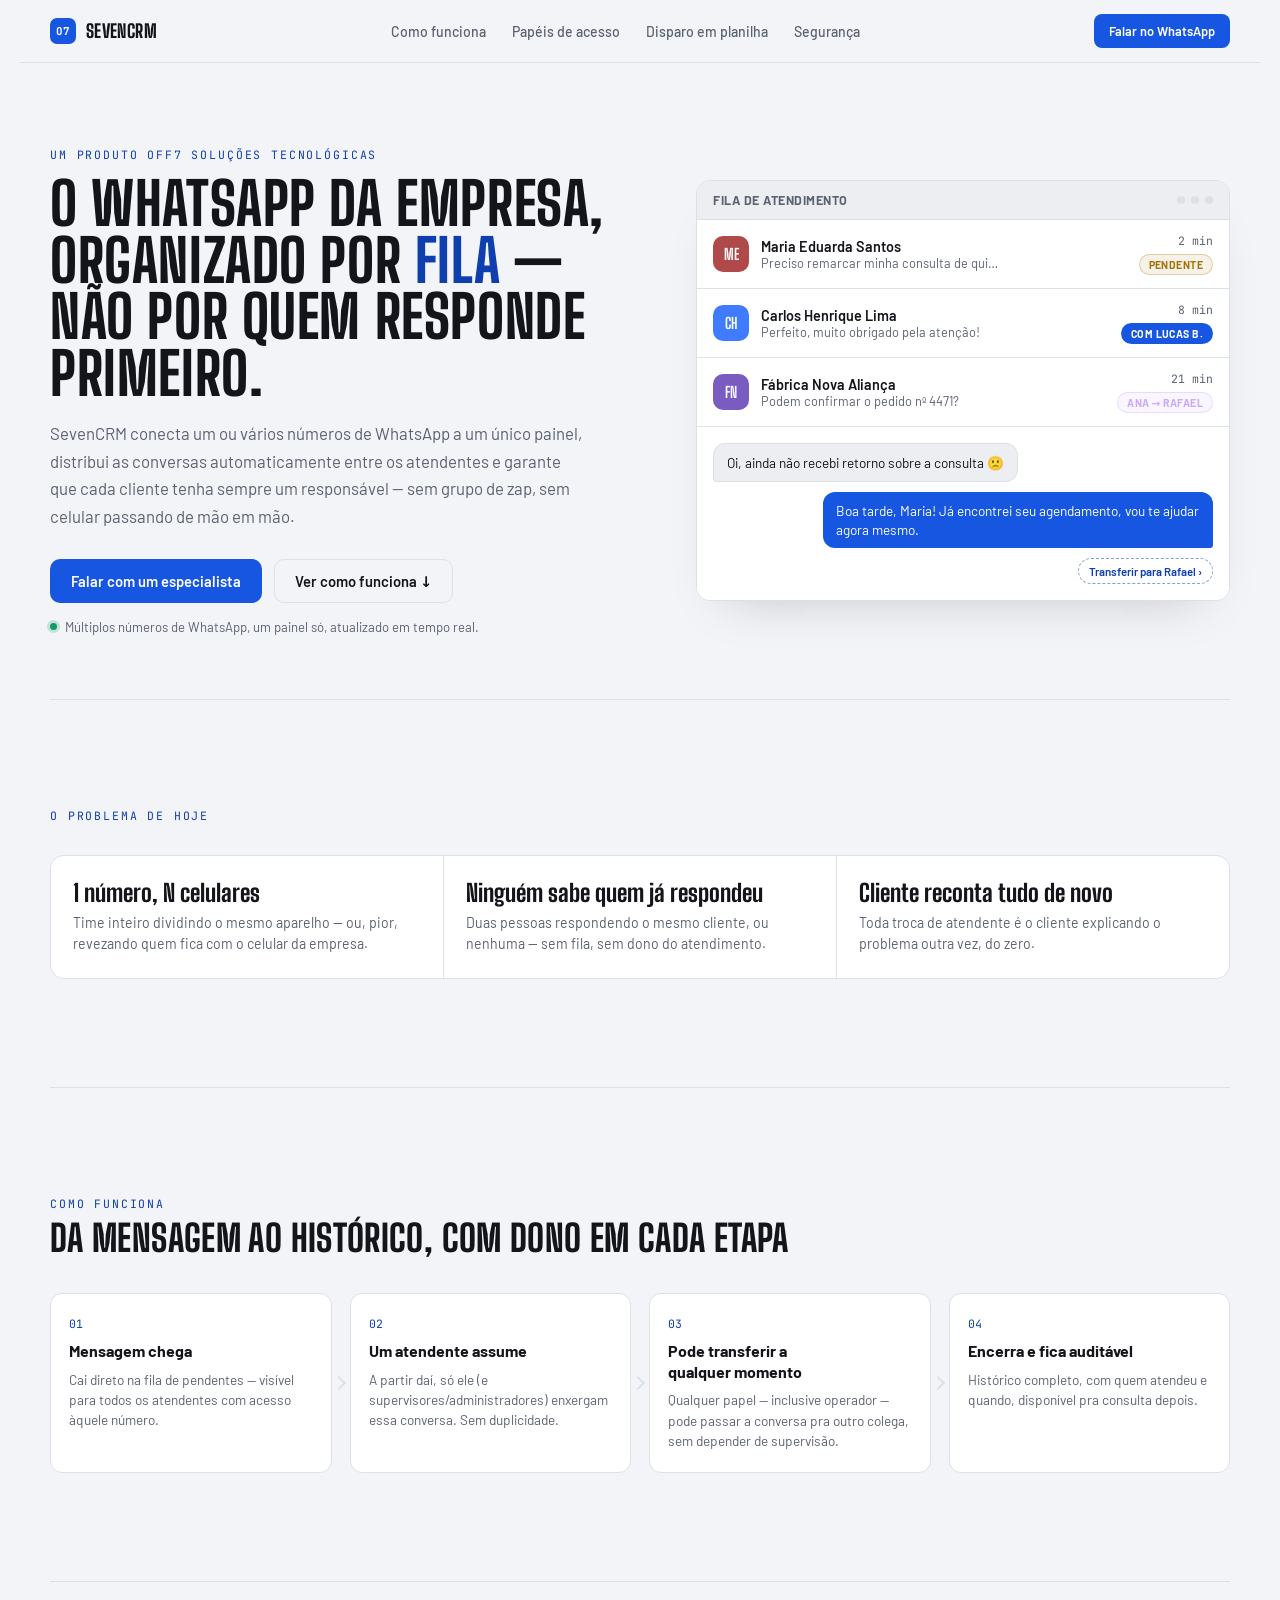
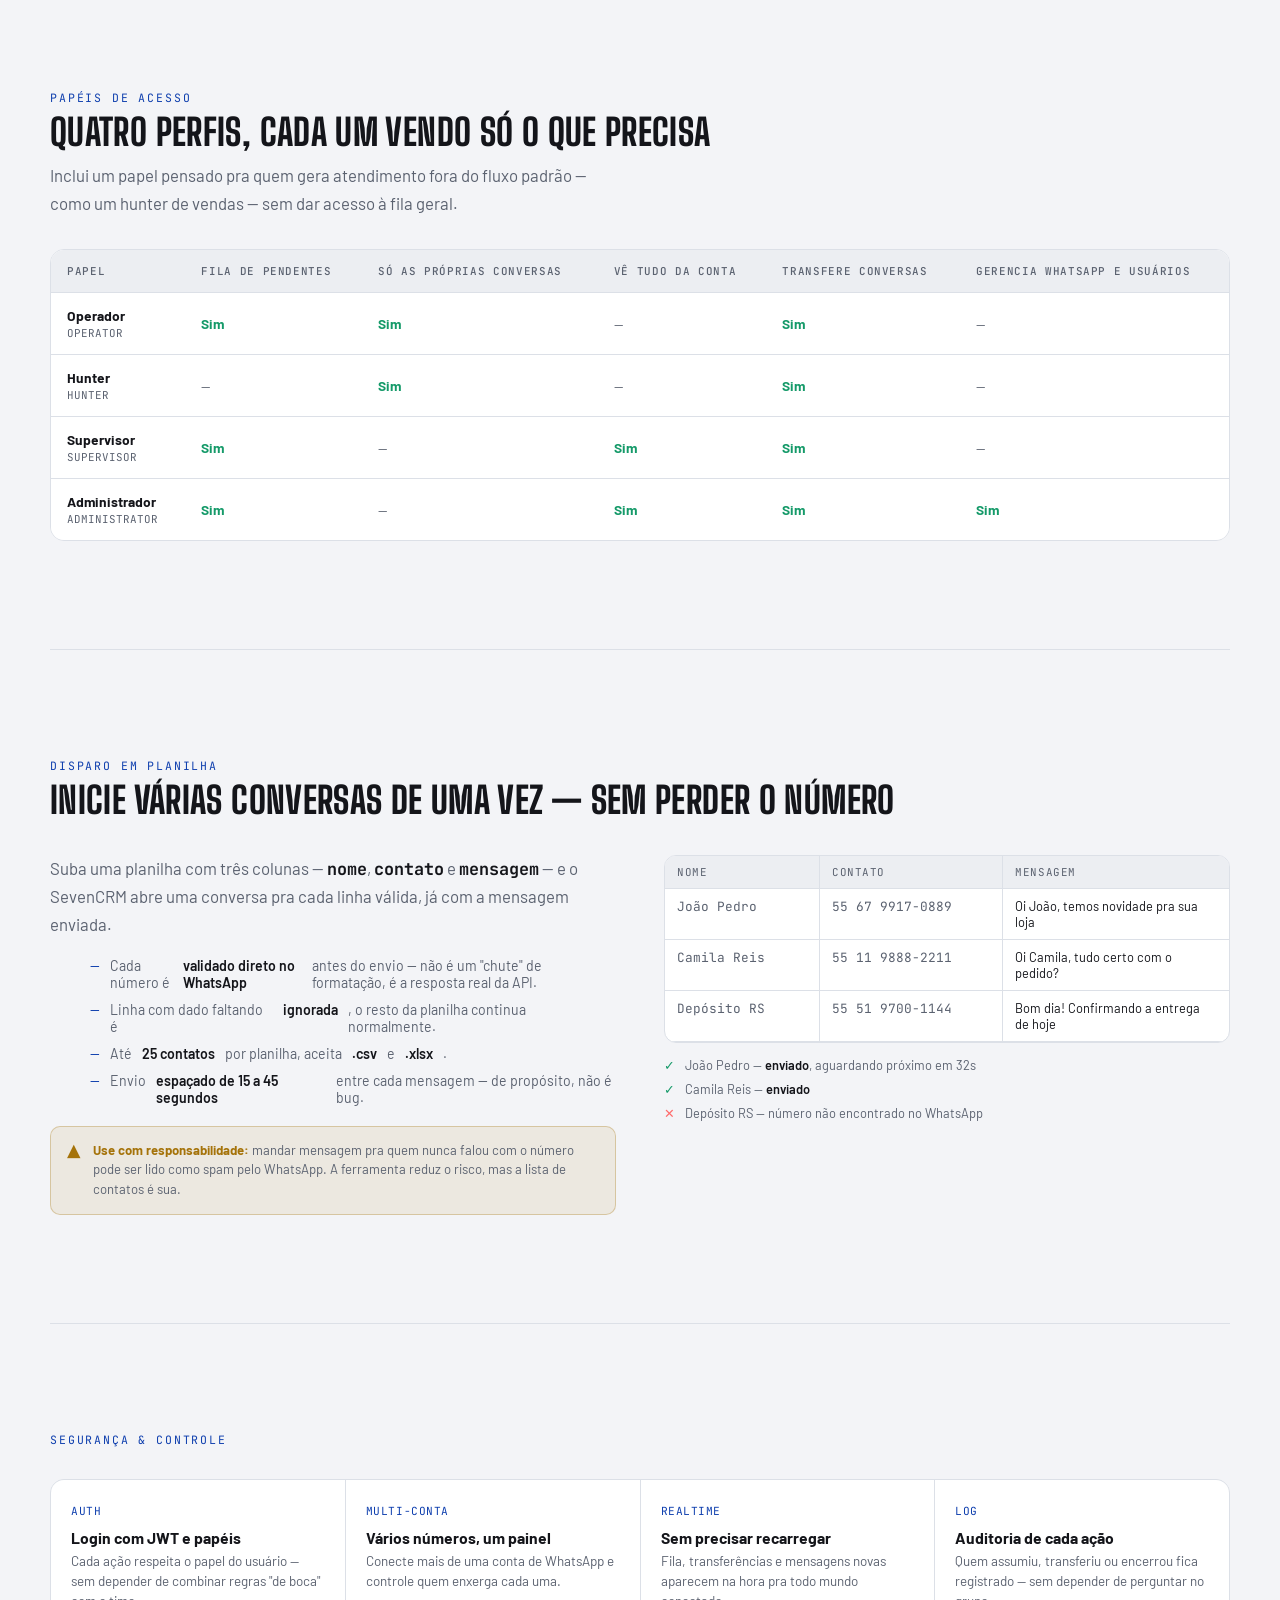
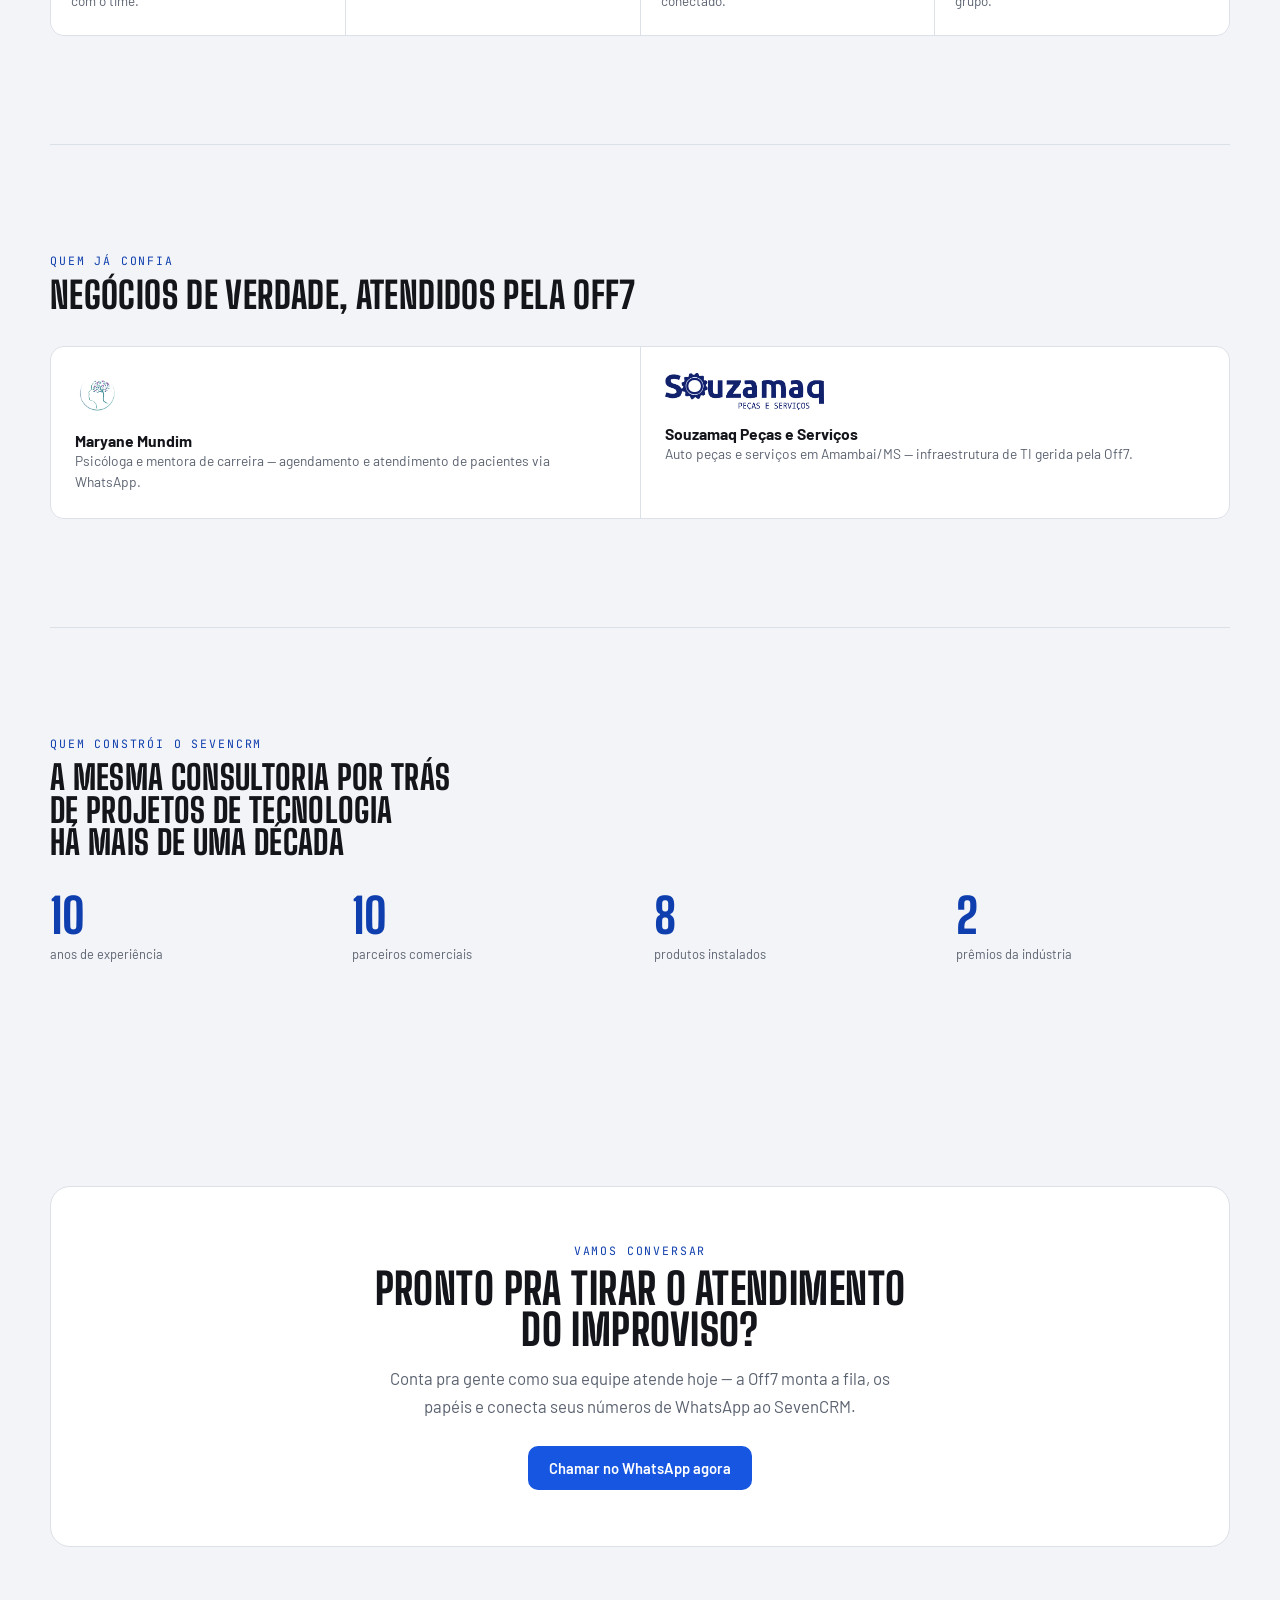
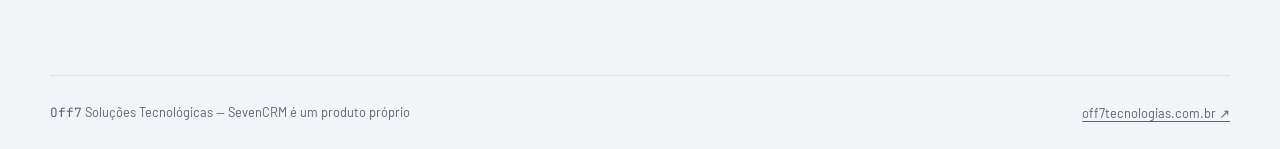
==== commit ad6a218f: "Simplifica card da Souzamaq no SevenCRM e move os serviços de infra pra ficha de prova de campo no s" ====
--- a/sevencrm/index.html
+++ b/sevencrm/index.html
@@ -257,7 +257,7 @@
         <img src="img/souzamaq-logo.png" alt="Souzamaq Peças e Serviços" loading="lazy">
         <div>
           <div class="client-name">Souzamaq Peças e Serviços</div>
-          <p>Auto peças e serviços em Amambai/MS — site, e-mail profissional, servidor e infraestrutura geridos pela Off7, incluindo automação que lê o relógio de ponto e avisa quem não bateu o ponto.</p>
+          <p>Auto peças e serviços em Amambai/MS — infraestrutura de TI gerida pela Off7.</p>
         </div>
       </div>
     </div>
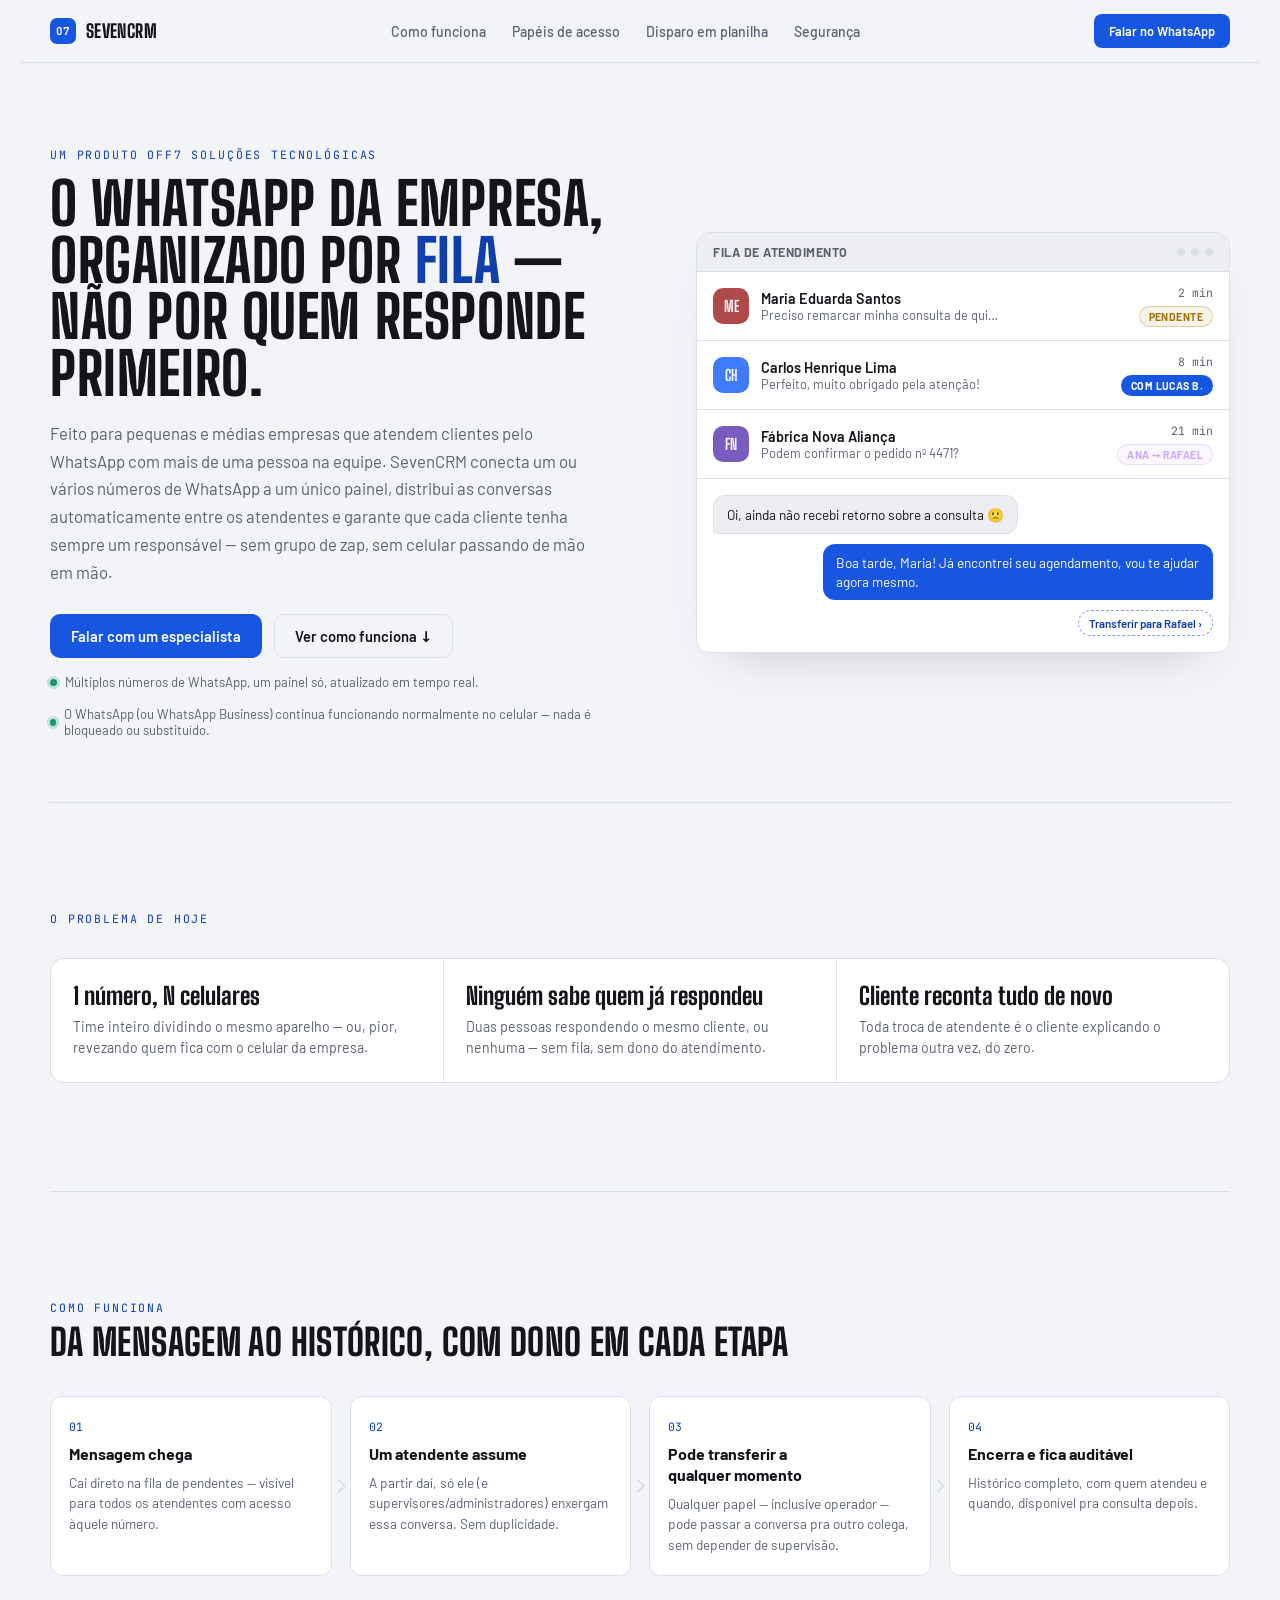
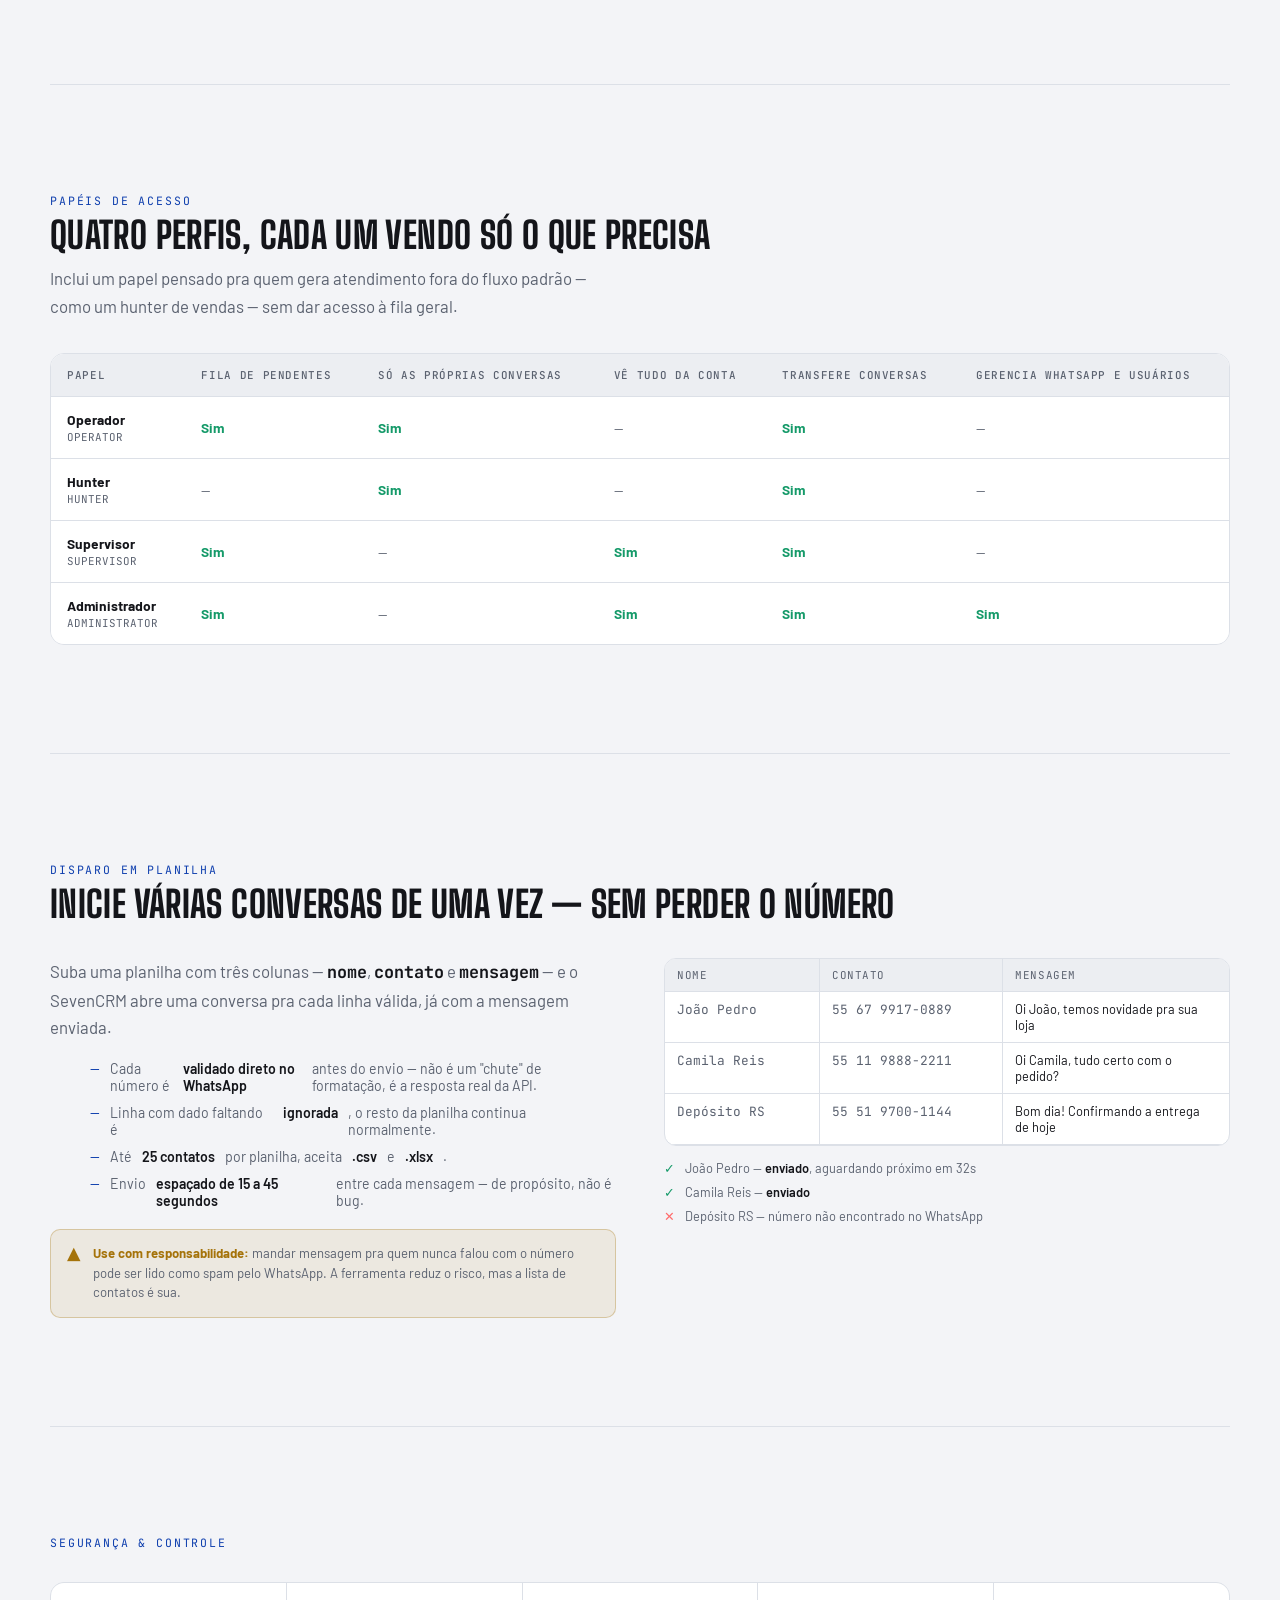
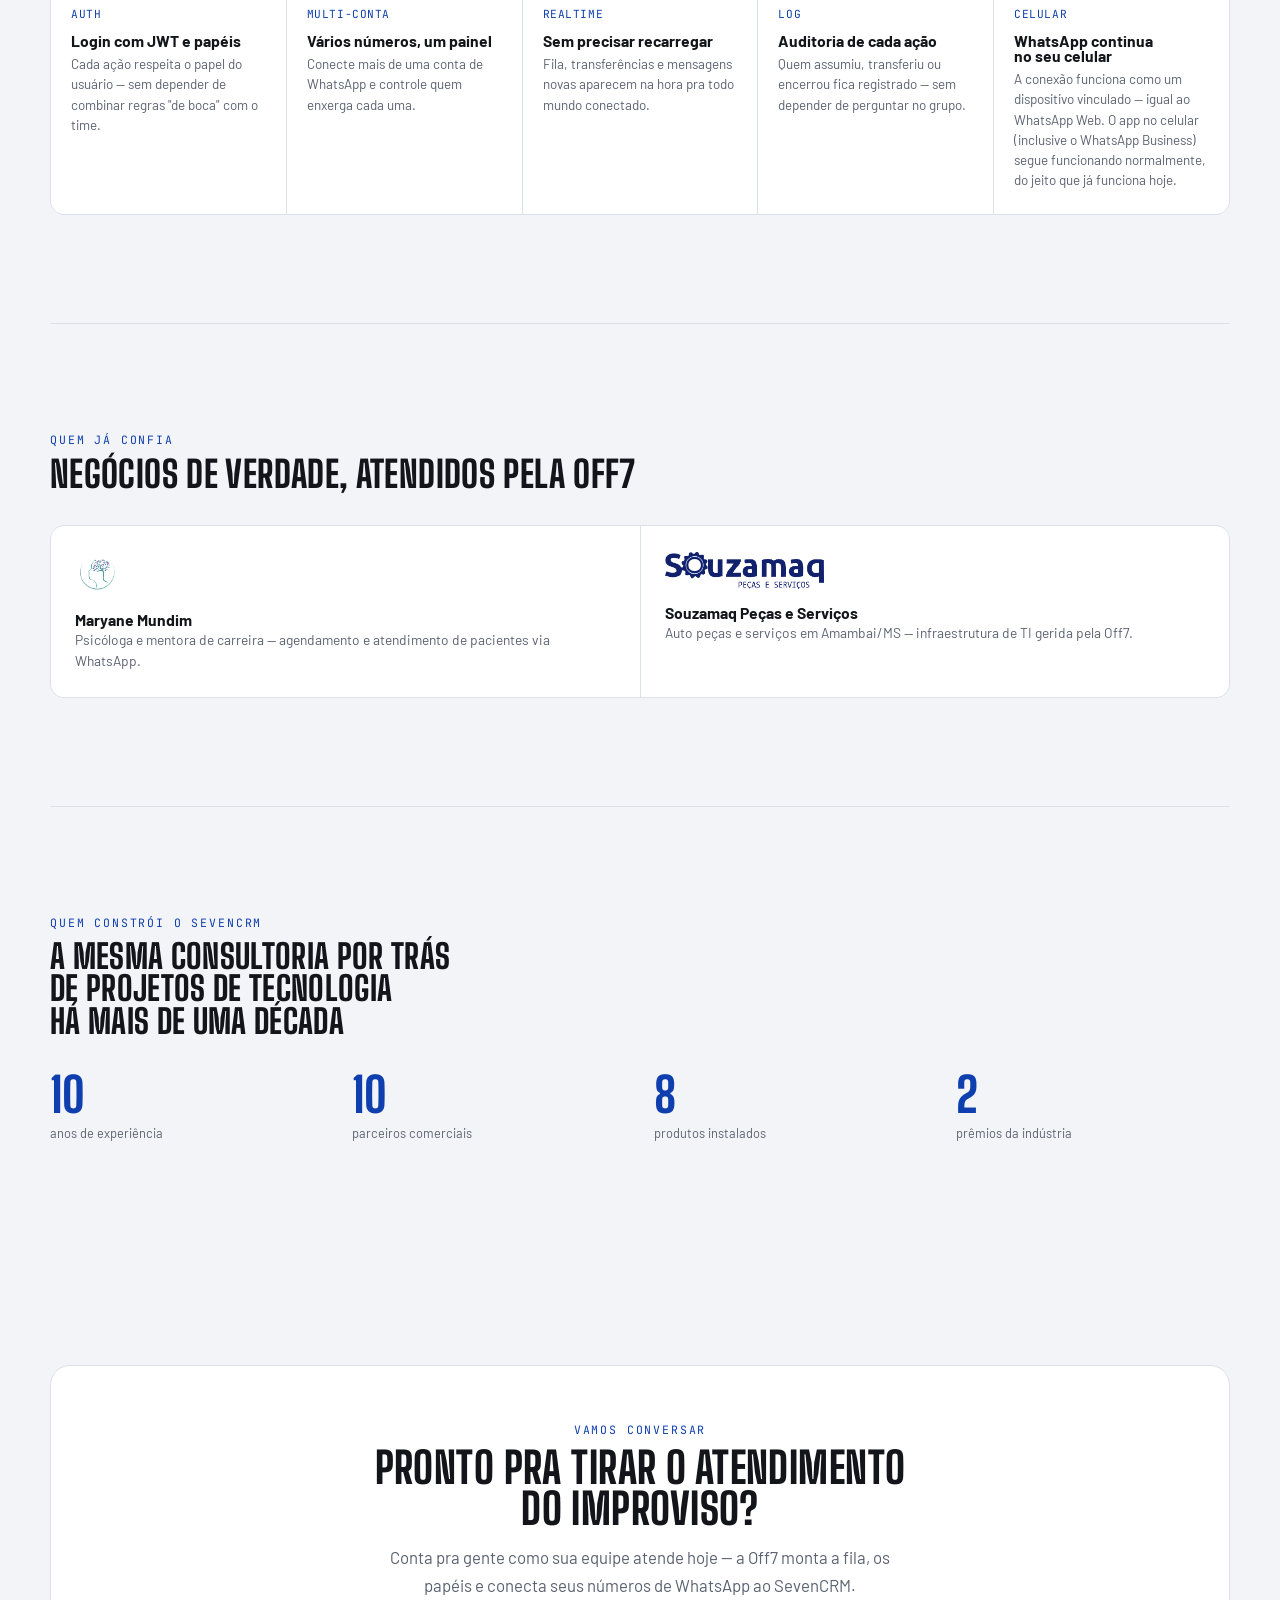
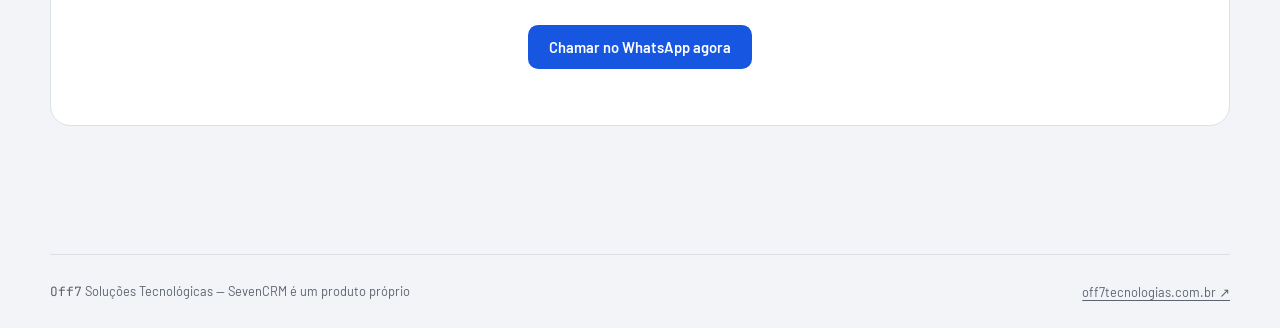
==== commit d3422abe: "Enfatiza que o WhatsApp continua no celular; adiciona llms.txt, robots.txt, sitemap.xml e dados estr" ====
--- a/sevencrm/index.html
+++ b/sevencrm/index.html
@@ -4,7 +4,28 @@
   <meta charset="utf-8">
   <meta name="viewport" content="width=device-width, initial-scale=1">
   <title>SevenCRM</title>
-  <meta name="description" content="SevenCRM — o CRM de WhatsApp multiagente da Off7 Soluções Tecnológicas. Fila de atendimento, papéis de acesso e disparo em planilha.">
+  <meta name="description" content="SevenCRM é o CRM de WhatsApp para pequenas e médias empresas com mais de um atendente: fila de atendimento, papéis de acesso, múltiplas contas de WhatsApp e disparo em planilha. Um produto Off7 Soluções Tecnológicas.">
+  <link rel="canonical" href="https://www.off7tecnologias.com.br/sevencrm/">
+  <script type="application/ld+json">
+  {
+    "@context": "https://schema.org",
+    "@type": "SoftwareApplication",
+    "name": "SevenCRM",
+    "applicationCategory": "BusinessApplication",
+    "operatingSystem": "Web",
+    "url": "https://www.off7tecnologias.com.br/sevencrm/",
+    "description": "CRM de atendimento via WhatsApp para pequenas e médias empresas: fila de atendimento com atribuição automática, quatro papéis de acesso, múltiplas contas de WhatsApp no mesmo painel e disparo de mensagens em massa via planilha com validação real de número.",
+    "audience": {
+      "@type": "BusinessAudience",
+      "audienceType": "Pequenas e médias empresas"
+    },
+    "provider": {
+      "@type": "Organization",
+      "name": "Off7 Soluções Tecnológicas",
+      "url": "https://www.off7tecnologias.com.br"
+    }
+  }
+  </script>
   <link rel="preconnect" href="https://fonts.googleapis.com">
   <link rel="preconnect" href="https://fonts.gstatic.com" crossorigin>
   <link rel="stylesheet" href="https://fonts.googleapis.com/css2?family=Big+Shoulders+Display:wght@600;700;800;900&family=Barlow:ital,wght@0,400;0,500;0,600;0,700;1,500&family=JetBrains+Mono:wght@400;500&display=swap">
@@ -32,12 +53,13 @@
       <div>
         <p class="eyebrow">Um produto Off7 Soluções Tecnológicas</p>
         <h1>O whatsapp da empresa,<br>organizado por <em>fila</em> —<br>não por quem responde primeiro.</h1>
-        <p class="lede">SevenCRM conecta um ou vários números de WhatsApp a um único painel, distribui as conversas automaticamente entre os atendentes e garante que cada cliente tenha sempre um responsável — sem grupo de zap, sem celular passando de mão em mão.</p>
+        <p class="lede">Feito para pequenas e médias empresas que atendem clientes pelo WhatsApp com mais de uma pessoa na equipe. SevenCRM conecta um ou vários números de WhatsApp a um único painel, distribui as conversas automaticamente entre os atendentes e garante que cada cliente tenha sempre um responsável — sem grupo de zap, sem celular passando de mão em mão.</p>
         <div class="hero-ctas">
           <a class="btn btn-primary" href="https://api.whatsapp.com/send?phone=5567991216024&text=Ol%C3%A1!%20Quero%20saber%20mais%20sobre%20o%20SevenCRM." target="_blank" rel="noopener">Falar com um especialista</a>
           <a class="btn btn-ghost" href="#como-funciona">Ver como funciona ↓</a>
         </div>
         <p class="hero-note"><span class="dot"></span> Múltiplos números de WhatsApp, um painel só, atualizado em tempo real.</p>
+        <p class="hero-note"><span class="dot"></span> O WhatsApp (ou WhatsApp Business) continua funcionando normalmente no celular — nada é bloqueado ou substituído.</p>
       </div>
 
       <div>
@@ -239,6 +261,11 @@
         <h3>Auditoria de cada ação</h3>
         <p>Quem assumiu, transferiu ou encerrou fica registrado — sem depender de perguntar no grupo.</p>
       </div>
+      <div class="sec-card">
+        <div class="ico">Celular</div>
+        <h3>WhatsApp continua no seu celular</h3>
+        <p>A conexão funciona como um dispositivo vinculado — igual ao WhatsApp Web. O app no celular (inclusive o WhatsApp Business) segue funcionando normalmente, do jeito que já funciona hoje.</p>
+      </div>
     </div>
   </section>
 
--- a/sevencrm/css/style.css
+++ b/sevencrm/css/style.css
@@ -241,9 +241,7 @@
 .progress-row .txt b{color:var(--text);font-weight:600;}
 
 /* ---------- security grid ---------- */
-.sec-grid{display:grid;grid-template-columns:repeat(4,1fr);gap:1px;background:var(--line);border:1px solid var(--line);border-radius:14px;overflow:hidden;margin-top:32px;}
-@media (max-width:920px){ .sec-grid{grid-template-columns:1fr 1fr;} }
-@media (max-width:560px){ .sec-grid{grid-template-columns:1fr;} }
+.sec-grid{display:grid;grid-template-columns:repeat(auto-fit,minmax(200px,1fr));gap:1px;background:var(--line);border:1px solid var(--line);border-radius:14px;overflow:hidden;margin-top:32px;}
 .sec-card{background:var(--surface);padding:24px 20px;}
 .sec-card .ico{font-family:'JetBrains Mono';font-size:.7rem;color:var(--accent-2);letter-spacing:.05em;text-transform:uppercase;margin-bottom:12px;}
 .sec-card h3{font-family:'Barlow';text-transform:none;font-weight:700;font-size:.98rem;letter-spacing:0;margin-bottom:6px;}
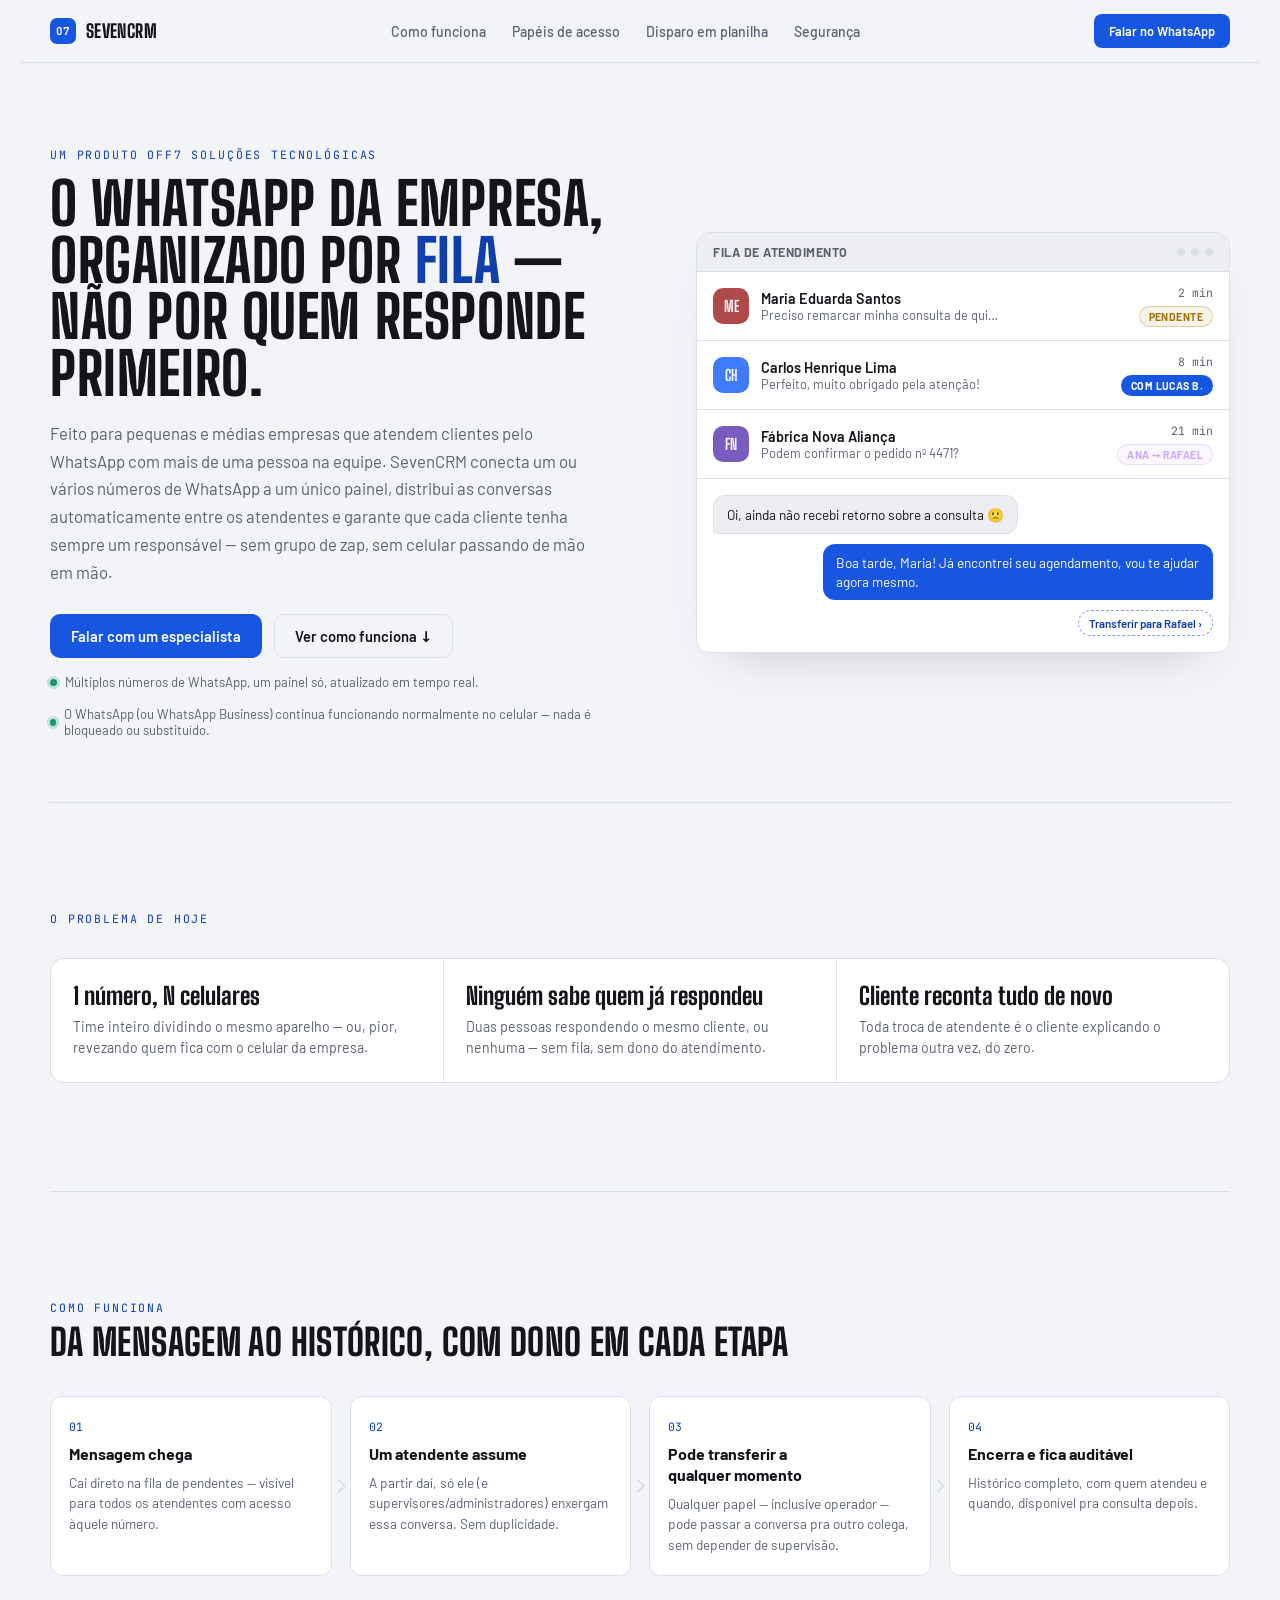
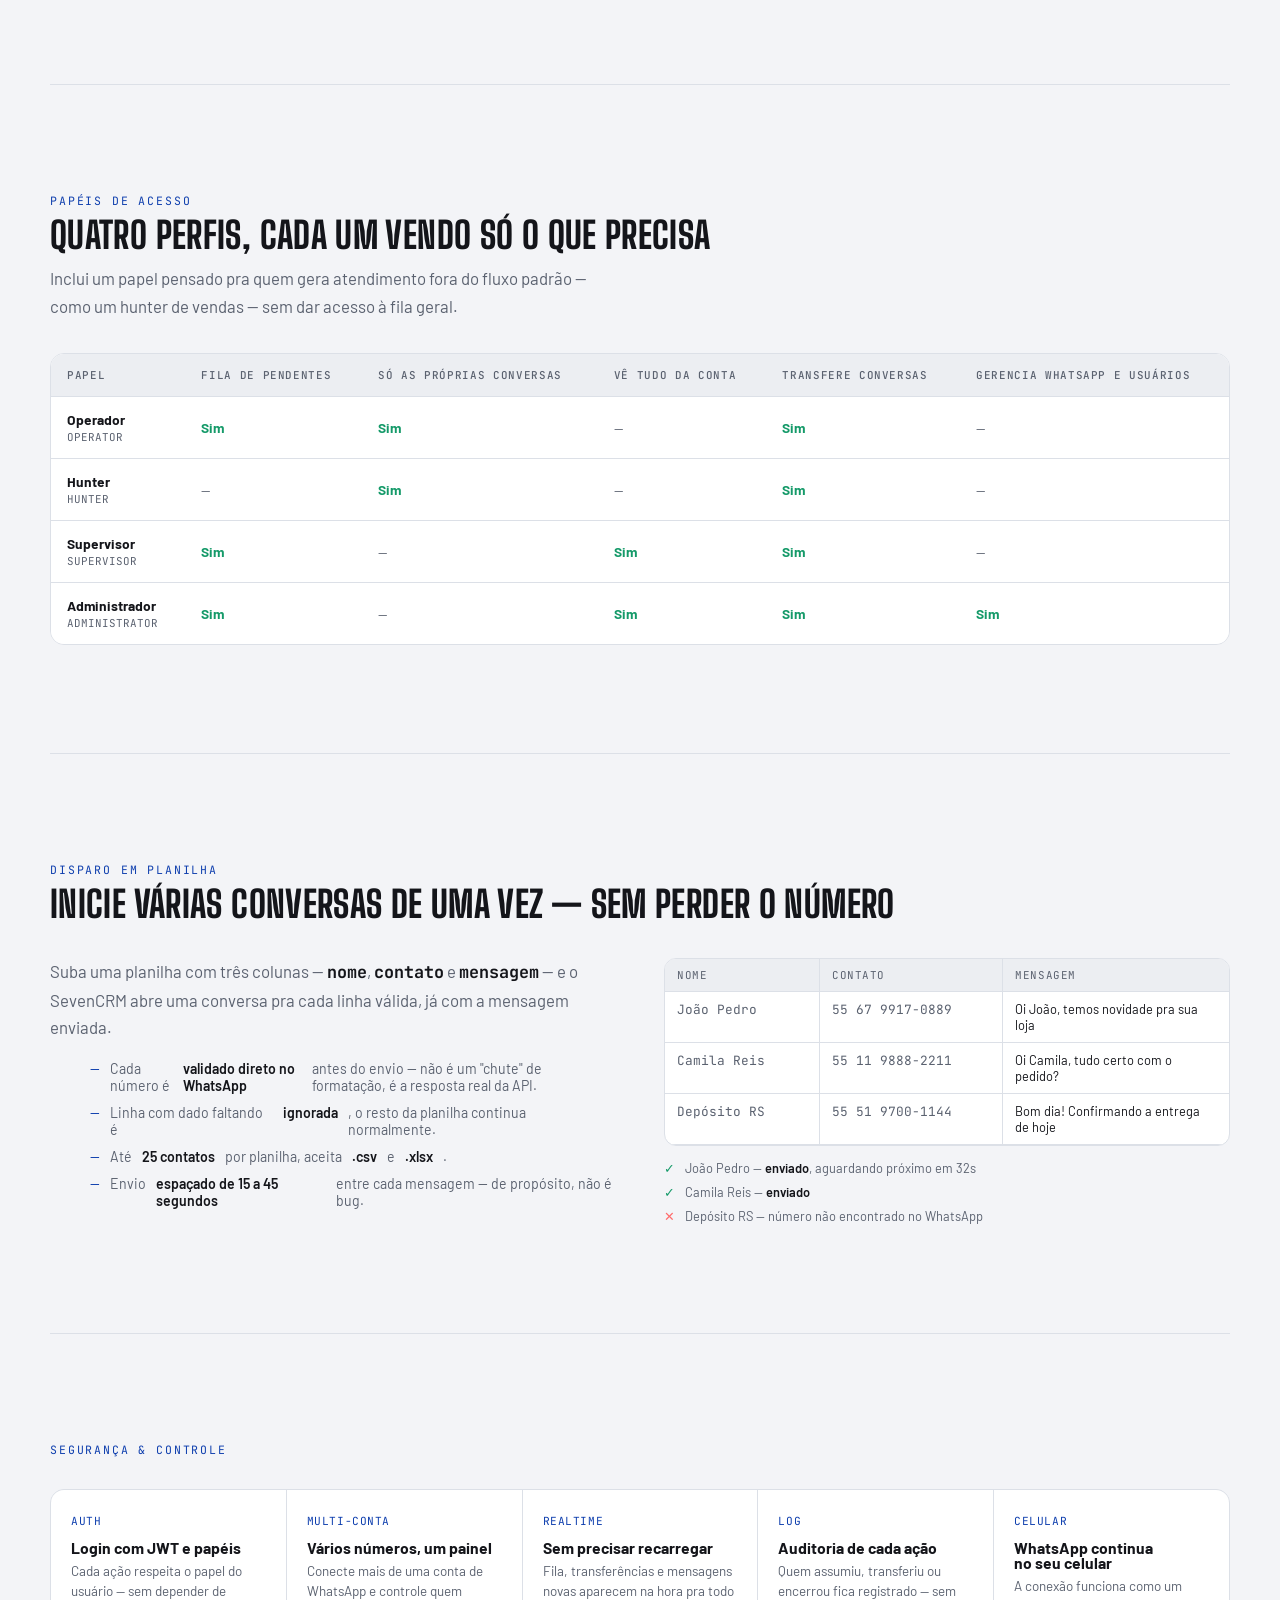
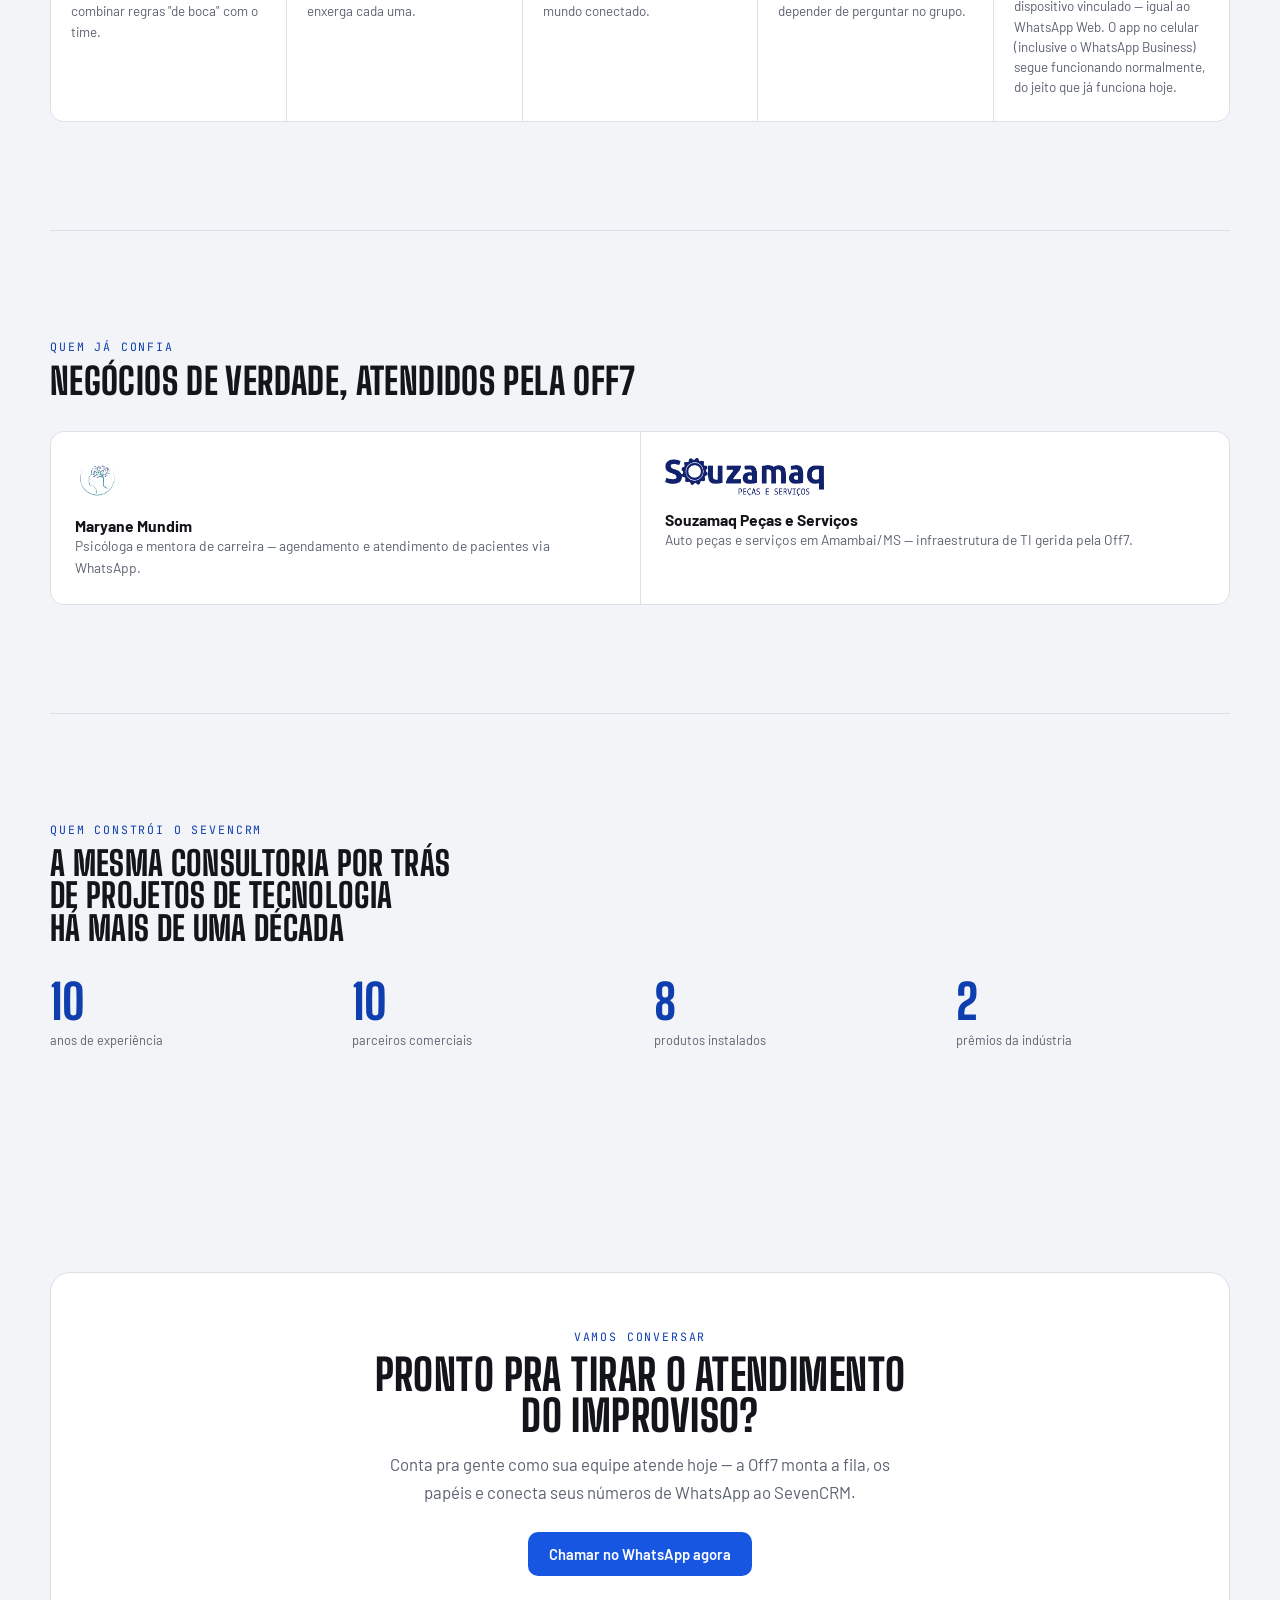
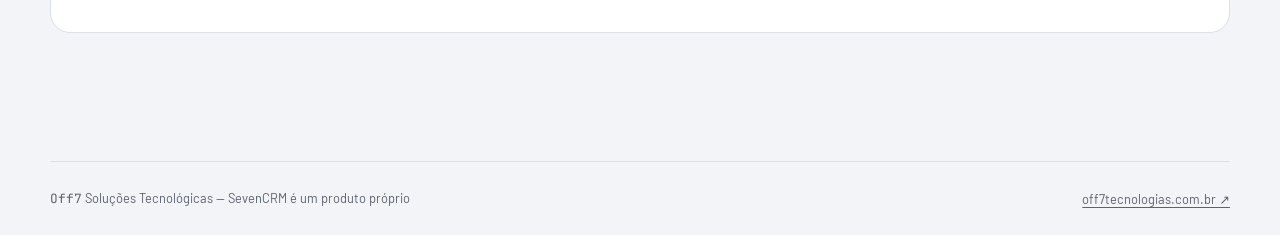
==== commit 9860168b: "Remove aviso de responsabilidade da seção de disparo em planilha" ====
--- a/sevencrm/index.html
+++ b/sevencrm/index.html
@@ -3,6 +3,16 @@
 <head>
   <meta charset="utf-8">
   <meta name="viewport" content="width=device-width, initial-scale=1">
+
+  <!-- Google tag (gtag.js) -->
+  <script async src="https://www.googletagmanager.com/gtag/js?id=G-LKGT6Q778G"></script>
+  <script>
+    window.dataLayer = window.dataLayer || [];
+    function gtag(){dataLayer.push(arguments);}
+    gtag('js', new Date());
+    gtag('config', 'G-LKGT6Q778G');
+  </script>
+
   <title>SevenCRM</title>
   <meta name="description" content="SevenCRM é o CRM de WhatsApp para pequenas e médias empresas com mais de um atendente: fila de atendimento, papéis de acesso, múltiplas contas de WhatsApp e disparo em planilha. Um produto Off7 Soluções Tecnológicas.">
   <link rel="canonical" href="https://www.off7tecnologias.com.br/sevencrm/">
@@ -217,10 +227,6 @@
           <li>Até <b>25 contatos</b> por planilha, aceita <b>.csv</b> e <b>.xlsx</b>.</li>
           <li>Envio <b>espaçado de 15 a 45 segundos</b> entre cada mensagem — de propósito, não é bug.</li>
         </ul>
-        <div class="warn-box">
-          <span class="ico">▲</span>
-          <p><strong>Use com responsabilidade:</strong> mandar mensagem pra quem nunca falou com o número pode ser lido como spam pelo WhatsApp. A ferramenta reduz o risco, mas a lista de contatos é sua.</p>
-        </div>
       </div>
       <div>
         <div class="sheet">
